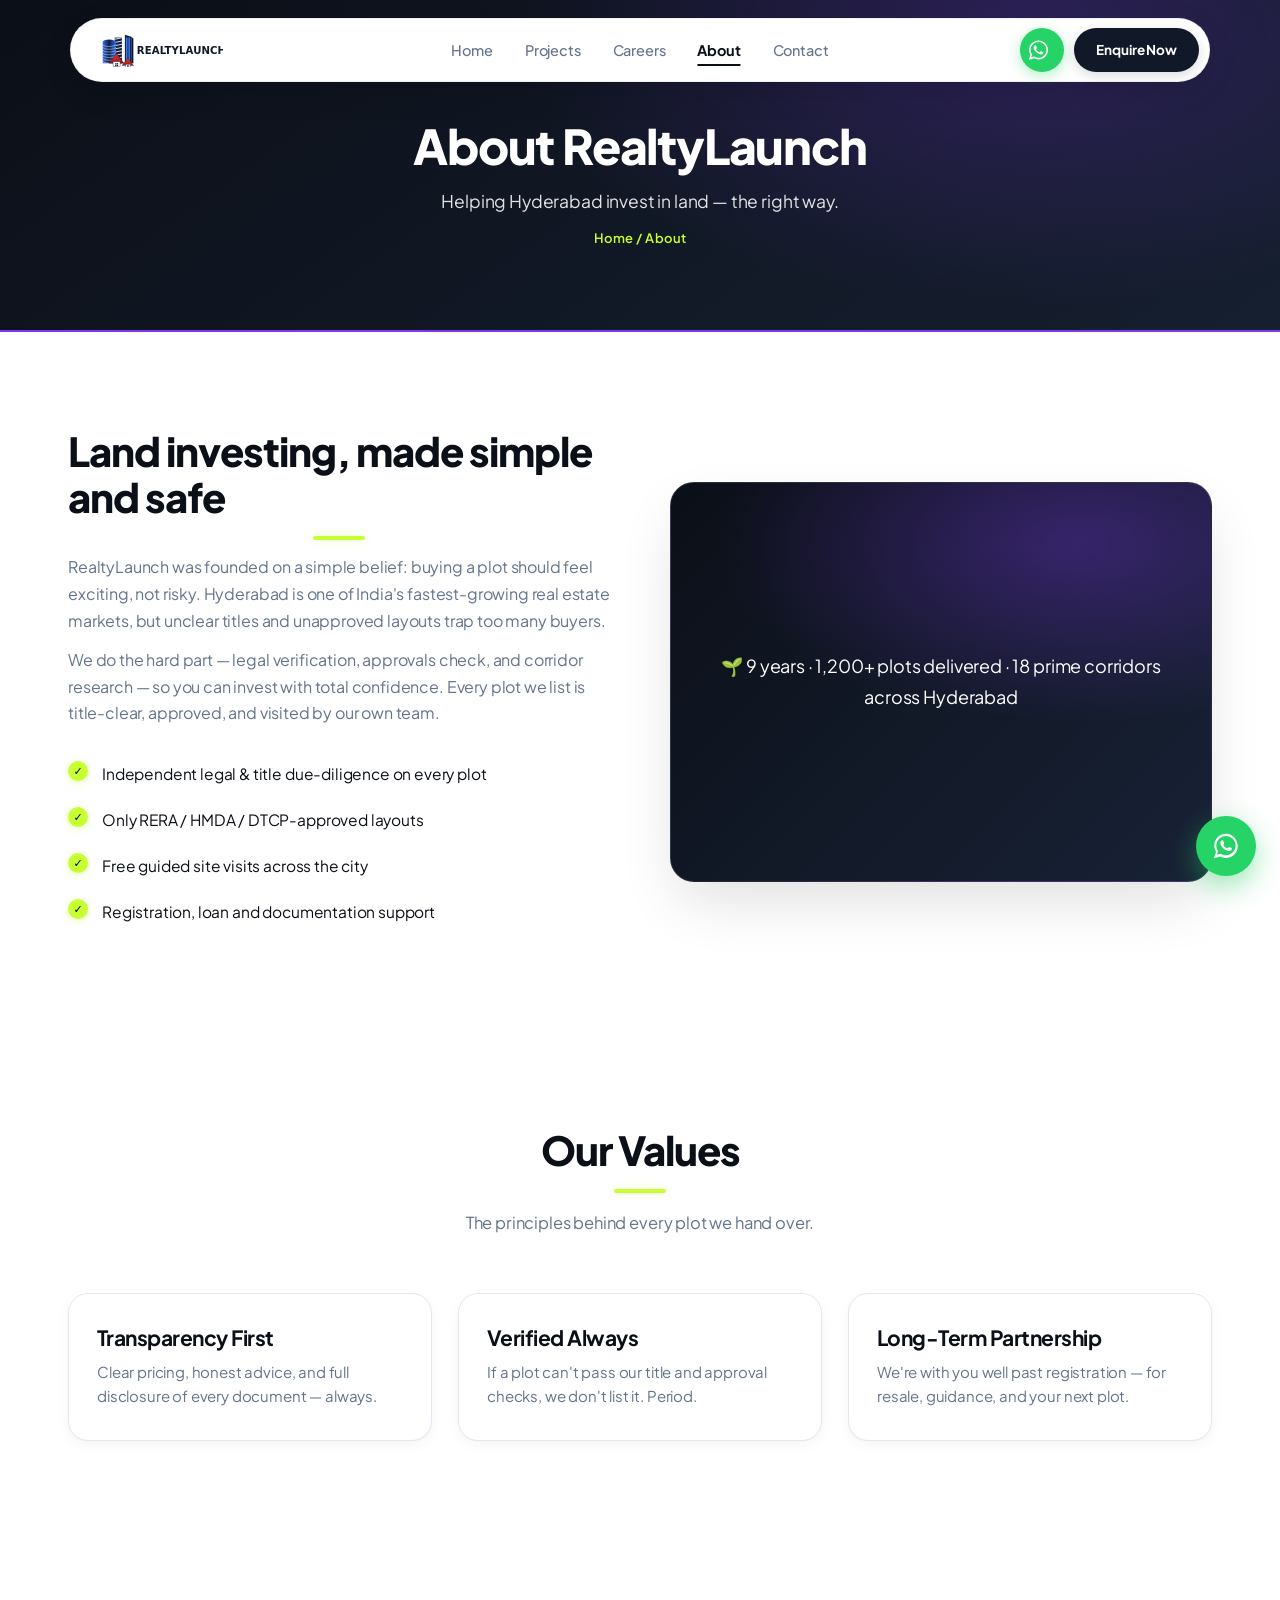
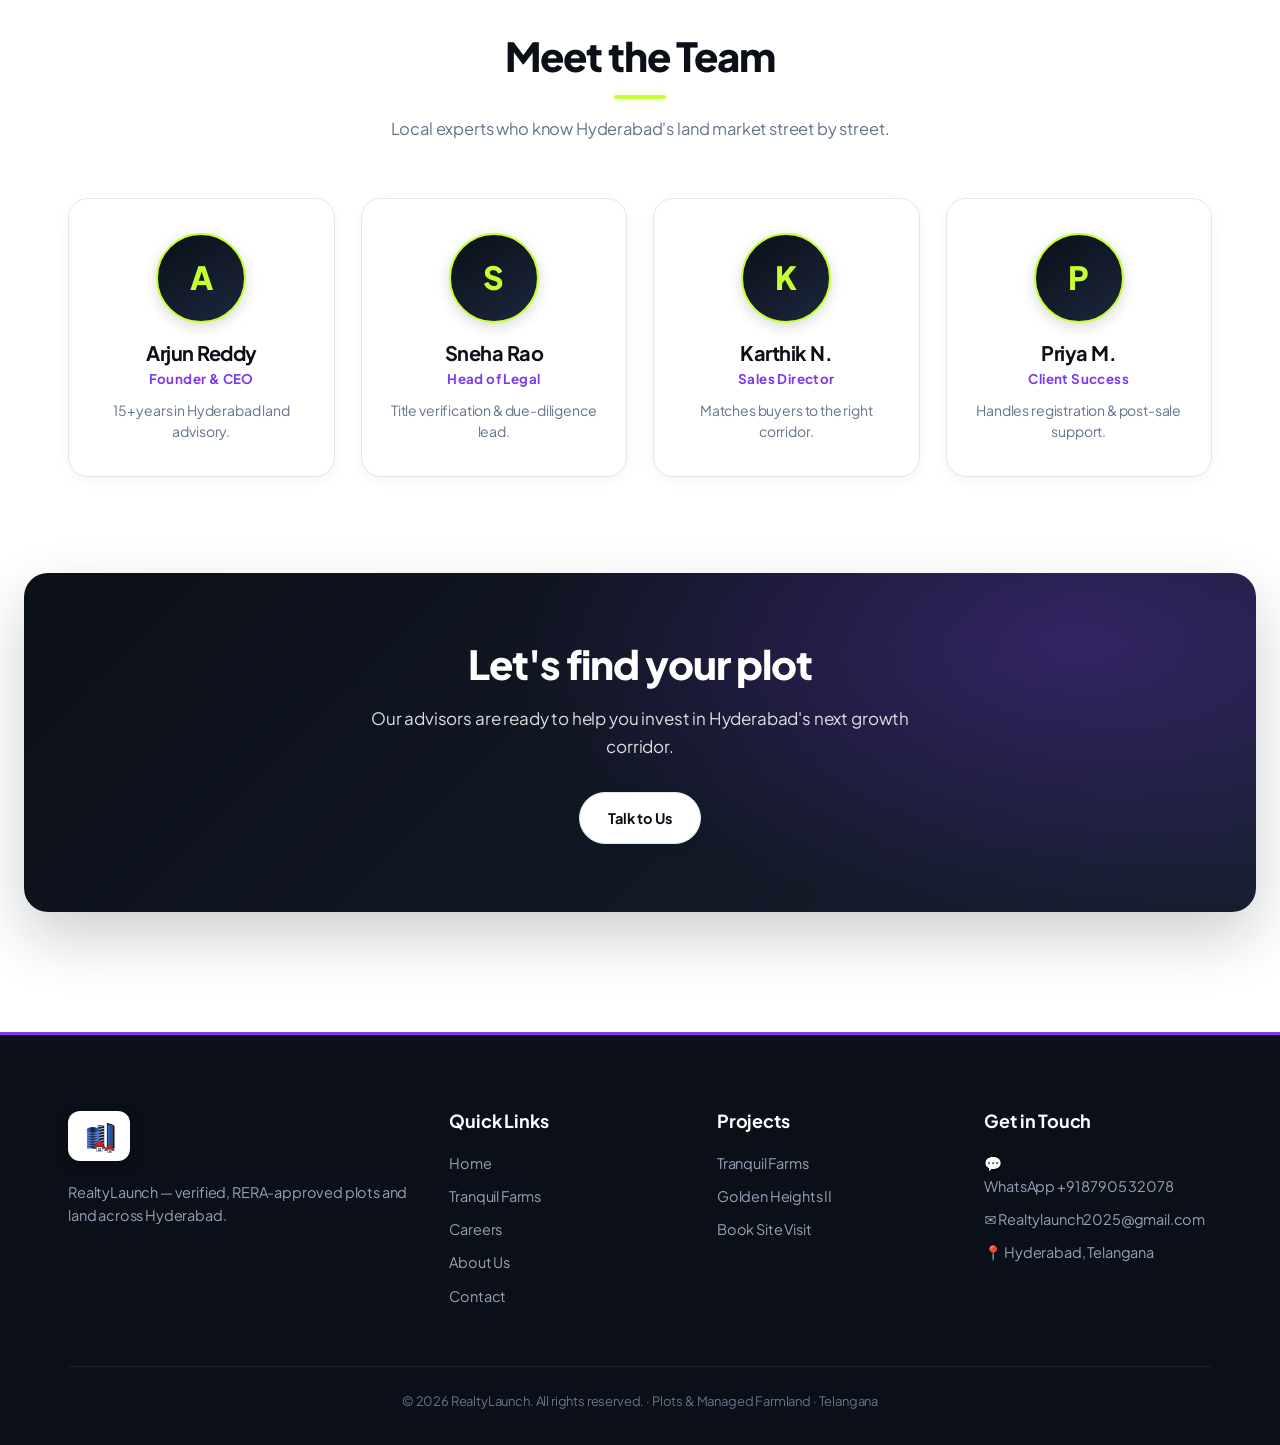
==== about.html @ 4f4ffacb "first commit" ====
<!DOCTYPE html>
<html lang="en">
<head>
<meta charset="UTF-8">
<meta name="viewport" content="width=device-width, initial-scale=1.0">
<title>About RealtyLaunch — Plots & Land Experts in Hyderabad</title>
<meta name="description" content="RealtyLaunch is a Hyderabad-based land advisory helping buyers invest in verified, clear-title plots with full end-to-end support.">
<link rel="icon" href="logo-mark.svg" type="image/svg+xml">
<link rel="preconnect" href="https://fonts.googleapis.com"><link rel="preconnect" href="https://fonts.gstatic.com" crossorigin><link href="https://fonts.googleapis.com/css2?family=Cormorant+Garamond:ital,wght@0,500;0,600;0,700;1,600&family=Montserrat:wght@400;500;600;700&display=swap" rel="stylesheet">
<link rel="stylesheet" href="styles.css">
</head>
<body>

<header class="site">
  <div class="container nav">
    <a href="index.html"><img src="logo.svg" alt="RealtyLaunch" class="logo"></a>
    <nav class="nav-links">
      <a href="index.html">Home</a>
      <a href="projects.html">Projects</a><a href="careers.html">Careers</a>
      <a href="about.html" class="active">About</a>
      <a href="contact.html">Contact</a>
    </nav>
    <div class="nav-cta">
      <a href="https://wa.me/918790532078" target="_blank" rel="noopener" class="btn btn-ghost">💬 WhatsApp</a>
      <a href="contact.html" class="btn btn-primary">Enquire Now</a>
    </div>
    <button class="menu-toggle" aria-label="Menu">&#9776;</button>
  </div>
</header>

<section class="page-head">
  <div class="container">
    <h1>About RealtyLaunch</h1>
    <p>Helping Hyderabad invest in land — the right way.</p>
    <div class="breadcrumb">Home / About</div>
  </div>
</section>

<section>
  <div class="container about-split">
    <div>
      <h2 class="section-title" style="text-align:left">Land investing, made simple and safe</h2>
      <p style="color:var(--muted);margin-top:14px">RealtyLaunch was founded on a simple belief: buying a plot should feel exciting, not risky. Hyderabad is one of India's fastest-growing real estate markets, but unclear titles and unapproved layouts trap too many buyers.</p>
      <p style="color:var(--muted);margin-top:12px">We do the hard part — legal verification, approvals check, and corridor research — so you can invest with total confidence. Every plot we list is title-clear, approved, and visited by our own team.</p>
      <ul>
        <li>Independent legal & title due-diligence on every plot</li>
        <li>Only RERA / HMDA / DTCP-approved layouts</li>
        <li>Free guided site visits across the city</li>
        <li>Registration, loan and documentation support</li>
      </ul>
    </div>
    <div class="media-box">🌱 9 years · 1,200+ plots delivered · 18 prime corridors across Hyderabad</div>
  </div>
</section>

<section style="background:#fff">
  <div class="container">
    <h2 class="section-title">Our Values</h2>
    <p class="section-sub">The principles behind every plot we hand over.</p>
    <div class="grid grid-3">
      <div class="value-card"><h3>Transparency First</h3><p>Clear pricing, honest advice, and full disclosure of every document — always.</p></div>
      <div class="value-card"><h3>Verified Always</h3><p>If a plot can't pass our title and approval checks, we don't list it. Period.</p></div>
      <div class="value-card"><h3>Long-Term Partnership</h3><p>We're with you well past registration — for resale, guidance, and your next plot.</p></div>
    </div>
  </div>
</section>

<section>
  <div class="container">
    <h2 class="section-title">Meet the Team</h2>
    <p class="section-sub">Local experts who know Hyderabad's land market street by street.</p>
    <div class="grid grid-4">
      <div class="team-card"><div class="avatar">A</div><h3>Arjun Reddy</h3><small>Founder & CEO</small><p>15+ years in Hyderabad land advisory.</p></div>
      <div class="team-card"><div class="avatar">S</div><h3>Sneha Rao</h3><small>Head of Legal</small><p>Title verification & due-diligence lead.</p></div>
      <div class="team-card"><div class="avatar">K</div><h3>Karthik N.</h3><small>Sales Director</small><p>Matches buyers to the right corridor.</p></div>
      <div class="team-card"><div class="avatar">P</div><h3>Priya M.</h3><small>Client Success</small><p>Handles registration & post-sale support.</p></div>
    </div>
  </div>
</section>

<section style="padding-top:0">
  <div class="cta-band">
    <h2>Let's find your plot</h2>
    <p>Our advisors are ready to help you invest in Hyderabad's next growth corridor.</p>
    <a href="contact.html" class="btn btn-light">Talk to Us</a>
  </div>
</section>

<footer class="site">
  <div class="container">
    <div class="foot-grid">
      <div><img src="logo-mark.svg" alt="RealtyLaunch" class="foot-logo"><p>RealtyLaunch — verified, RERA-approved plots and land across Hyderabad.</p></div>
      <div><h4>Quick Links</h4><a href="index.html">Home</a>
      <a href="tranquil-farms.html">Tranquil Farms</a><a href="careers.html">Careers</a><a href="about.html">About Us</a><a href="contact.html">Contact</a></div>
      <div><h4>Projects</h4><a href="tranquil-farms.html">Tranquil Farms</a><a href="golden-heights.html">Golden Heights II</a><a href="contact.html">Book Site Visit</a></div>
      <div><h4>Get in Touch</h4><p>💬 <a href="https://wa.me/918790532078" target="_blank" rel="noopener" style="color:inherit">WhatsApp +91 87905 32078</a></p><p>✉️ Realtylaunch2025@gmail.com</p><p>📍 Hyderabad, Telangana</p></div>
    </div>
    <div class="foot-bottom">© 2026 RealtyLaunch. All rights reserved. · Plots & Managed Farmland · Telangana</div>
  </div>
</footer>

<script>
document.querySelector('.menu-toggle').addEventListener('click',function(){var n=document.querySelector('.nav-links');n.style.display=n.style.display==='flex'?'none':'flex';n.style.flexDirection='column';n.style.position='absolute';n.style.top='74px';n.style.right='24px';n.style.background='#fff';n.style.padding='16px 24px';n.style.borderRadius='12px';n.style.boxShadow='0 10px 30px rgba(0,0,0,.12)';});
</script>
<a class="wa-float" href="https://wa.me/918790532078?text=Hi%2C%20I%27m%20interested%20in%20Gupta%27s%20Nature%20Tranquil%20Farms" target="_blank" rel="noopener" aria-label="Chat on WhatsApp"><svg viewBox="0 0 32 32" width="30" height="30" fill="#fff" aria-hidden="true"><path d="M16 3C9 3 3.5 8.5 3.5 15.5c0 2.4.7 4.7 1.9 6.7L3 29l7-1.8c1.9 1 4 1.6 6 1.6 7 0 12.5-5.5 12.5-12.5S23 3 16 3zm0 22.8c-1.8 0-3.6-.5-5.1-1.4l-.4-.2-4.2 1.1 1.1-4-.2-.4c-1-1.6-1.5-3.4-1.5-5.4 0-5.7 4.6-10.3 10.3-10.3S26.3 9.8 26.3 15.5 21.7 25.8 16 25.8zm5.7-7.7c-.3-.2-1.8-.9-2.1-1-.3-.1-.5-.2-.7.2-.2.3-.8 1-.9 1.1-.2.2-.3.2-.6.1-.3-.2-1.3-.5-2.5-1.5-.9-.8-1.5-1.8-1.7-2.1-.2-.3 0-.5.1-.6.1-.1.3-.3.4-.5.2-.2.2-.3.3-.5.1-.2 0-.4 0-.5 0-.1-.7-1.7-1-2.3-.2-.6-.5-.5-.7-.5h-.6c-.2 0-.5.1-.8.4-.3.3-1 1-1 2.5s1.1 2.9 1.2 3.1c.2.2 2.1 3.3 5.2 4.6.7.3 1.3.5 1.7.6.7.2 1.4.2 1.9.1.6-.1 1.8-.7 2-1.4.3-.7.3-1.3.2-1.4-.1-.1-.3-.2-.6-.3z"/></svg></a>
</body>
</html>
---- styles.css ----
/* ==========================================================================
   REALTY LAUNCH — MODERN LIGHT THEME (NEXORA & FLOATING PILL NAVBAR)
   Color Ratio: 60% White : 30% Black/Slate : 5% Lime : 5% Violet
   Tailored for high-end luxury real estate: crisp, clean, airy, high contrast.
   ========================================================================== */

@import url('https://fonts.googleapis.com/css2?family=Plus+Jakarta+Sans:wght@400;500;600;700;800&family=Cormorant+Garamond:ital,wght@0,500;0,600;0,700;1,600&display=swap');

:root {
  /* 60% Dominant: Crisp Whites & Pristine Light Surfaces */
  --white: #ffffff;
  --bg: #ffffff;
  --bg-subtle: #f8fafc;
  --bg-card: #ffffff;
  --bg-input: #f8fafc;
  --cream: #ffffff;
  --cream-2: #f8fafc;

  /* 30% Secondary: Deep Blacks & Architectural Slates */
  --black: #0b0f17;
  --black-surface: #111827;
  --black-card: #161f30;
  --navy: #0b0f17;
  --navy-deep: #06090e;
  --navy-surface: #111827;
  --navy-light: #1f293d;

  /* Typography Contrast */
  --ink: #0b0f17;              /* Deep High-Contrast Headings */
  --ink-light: #374151;        /* Crisp Subheadings */
  --muted: #64748b;            /* Readable Slate Body Text */
  --muted-light: #94a3b8;      /* Secondary Meta Text */

  /* 5% Accent: Electric Lime (#C6FF33) */
  --lime: #c6ff33;
  --lime-hover: #b3ee24;
  --lime-soft: #f7fee7;
  --lime-border: rgba(198, 255, 51, 0.45);
  --lime-glow: rgba(198, 255, 51, 0.35);

  /* 5% Accent: Royal Violet (#7D39EB) */
  --violet: #7d39eb;
  --violet-hover: #6a25d9;
  --violet-soft: #f5f0ff;
  --violet-border: rgba(125, 57, 235, 0.25);
  --violet-gradient: linear-gradient(135deg, #7d39eb 0%, #5b21b6 100%);
  --violet-glow: rgba(125, 57, 235, 0.25);

  /* Aliases for markup compatibility */
  --gold: #7d39eb;
  --gold-2: #6a25d9;
  --gold-light: #c6ff33;
  --gold-soft: #f5f0ff;
  --gold-gradient: linear-gradient(135deg, #7d39eb 0%, #9055ee 50%, #c6ff33 100%);

  --terra: #7d39eb;
  --terra-deep: rgba(125, 57, 235, 0.08);

  /* Borders & Dividers */
  --line: #e2e8f0;
  --line-strong: #cbd5e1;
  --line-dark: rgba(255, 255, 255, 0.12);

  /* Modern Card Shadows */
  --shadow-sm: 0 4px 14px rgba(11, 15, 23, 0.04), 0 1px 2px rgba(11, 15, 23, 0.02);
  --shadow: 0 16px 36px -6px rgba(11, 15, 23, 0.08), 0 4px 12px rgba(11, 15, 23, 0.03);
  --shadow-lg: 0 25px 60px -10px rgba(11, 15, 23, 0.14);
  --shadow-lime: 0 8px 26px -4px rgba(198, 255, 51, 0.45);
  --shadow-violet: 0 8px 24px -4px rgba(125, 57, 235, 0.35);

  --radius: 20px;
  --radius-sm: 12px;
  --max: 1200px;
}

/* ==========================================================================
   BASE & RESET
   ========================================================================== */
* {
  box-sizing: border-box;
  margin: 0;
  padding: 0;
}

html {
  scroll-behavior: smooth;
  -webkit-font-smoothing: antialiased;
  -moz-osx-font-smoothing: grayscale;
}

body {
  font-family: 'Plus Jakarta Sans', system-ui, -apple-system, BlinkMacSystemFont, 'Segoe UI', Roboto, sans-serif;
  color: var(--muted);
  background-color: var(--white);
  line-height: 1.68;
  font-size: 16px;
  letter-spacing: -0.01em;
}

a {
  text-decoration: none;
  color: inherit;
  transition: all 0.22s ease;
}

img {
  max-width: 100%;
  display: block;
}

.container {
  max-width: var(--max);
  margin: 0 auto;
  padding: 0 28px;
}

section {
  padding: 96px 0;
  position: relative;
  background-color: var(--white);
}

/* Typography */
h1, h2, h3, h4 {
  font-family: 'Plus Jakarta Sans', sans-serif;
  line-height: 1.15;
  color: var(--ink);
  font-weight: 700;
  letter-spacing: -0.025em;
}

h2.section-title {
  font-size: 40px;
  text-align: center;
  position: relative;
  color: var(--ink);
  margin-bottom: 6px;
  font-weight: 800;
}

h2.section-title::after {
  content: "";
  display: block;
  width: 52px;
  height: 4px;
  margin: 16px auto 0;
  background: var(--lime);
  border-radius: 4px;
  box-shadow: 0 0 10px var(--lime-glow);
}

.section-sub {
  text-align: center;
  color: var(--muted);
  max-width: 680px;
  margin: 16px auto 56px;
  font-size: 16.5px;
  line-height: 1.65;
}

.kicker {
  display: inline-block;
  font-family: 'Plus Jakarta Sans', sans-serif;
  font-size: 12px;
  font-weight: 700;
  letter-spacing: 2px;
  text-transform: uppercase;
  color: var(--violet);
  margin-bottom: 12px;
}

/* ==========================================================================
   BUTTONS
   ========================================================================== */
.btn {
  display: inline-flex;
  align-items: center;
  justify-content: center;
  gap: 8px;
  padding: 13px 28px;
  border-radius: 999px;
  font-family: 'Plus Jakarta Sans', sans-serif;
  font-weight: 700;
  cursor: pointer;
  border: 1.5px solid transparent;
  transition: all 0.25s cubic-bezier(0.16, 1, 0.3, 1);
  font-size: 14.5px;
  letter-spacing: -0.01em;
  text-align: center;
}

/* 5% Electric Lime CTA Accent */
.btn-accent {
  background: var(--lime);
  color: #000000;
  border-color: var(--lime);
  box-shadow: var(--shadow-lime);
}

.btn-accent:hover {
  background: var(--lime-hover);
  border-color: var(--lime-hover);
  transform: translateY(-2px);
  box-shadow: 0 14px 34px -4px rgba(198, 255, 51, 0.6);
  color: #000000;
}

/* 30% Primary Black Button */
.btn-primary {
  background: var(--black);
  color: #ffffff;
  border-color: var(--black);
  box-shadow: 0 6px 18px rgba(11, 15, 23, 0.18);
}

.btn-primary:hover {
  background: var(--black-surface);
  border-color: var(--black-surface);
  transform: translateY(-2px);
  box-shadow: 0 10px 24px rgba(11, 15, 23, 0.28);
  color: #ffffff;
}

/* Clean White / Glass Ghost Button */
.btn-ghost {
  background: #ffffff;
  color: var(--black);
  border: 1.5px solid var(--line);
  box-shadow: var(--shadow-sm);
}

.btn-ghost:hover {
  border-color: var(--violet);
  color: var(--violet);
  transform: translateY(-2px);
  background: #ffffff;
}

.btn-light {
  background: #ffffff;
  color: var(--black);
  box-shadow: var(--shadow-sm);
  border: 1px solid var(--line);
}

.btn-light:hover {
  background: var(--lime-soft);
  border-color: var(--lime);
  color: #000000;
  transform: translateY(-2px);
}

.btn-outline-light {
  background: rgba(255, 255, 255, 0.16);
  color: #ffffff;
  border: 1.5px solid rgba(255, 255, 255, 0.45);
  backdrop-filter: blur(12px);
  -webkit-backdrop-filter: blur(12px);
}

.btn-outline-light:hover {
  background: #ffffff;
  color: var(--black);
  border-color: #ffffff;
  transform: translateY(-2px);
}

/* ==========================================================================
   FLOATING PILL NAVBAR (ZERO WHITE BAR, FLOATS DIRECTLY OVER HERO)
   ========================================================================== */
header.site {
  position: absolute;
  top: 18px;
  left: 0;
  right: 0;
  z-index: 1000;
  padding: 0 24px;
  background: transparent !important;
  border: none !important;
  box-shadow: none !important;
}

.nav {
  max-width: 1140px;
  margin: 0 auto;
  background: #ffffff;
  border-radius: 999px;
  height: 64px;
  padding: 8px 10px 8px 24px;
  display: flex;
  align-items: center;
  justify-content: space-between;
  box-shadow: 0 10px 30px rgba(0, 0, 0, 0.12);
  border: 1px solid rgba(0, 0, 0, 0.06);
  position: relative;
}

.nav .logo {
  height: 34px;
  width: auto;
  display: block;
  transition: transform 0.2s ease;
}

.nav .logo:hover {
  transform: scale(1.02);
}

/* Desktop Nav Links (Screenshot 2) */
.nav-links {
  display: flex;
  gap: 32px;
  align-items: center;
  position: absolute;
  left: 50%;
  transform: translateX(-50%);
}

.nav-links a {
  font-weight: 500;
  color: #64748b;
  font-size: 14.5px;
  position: relative;
  padding: 4px 0;
  transition: color 0.2s ease;
}

.nav-links a:hover {
  color: #0b0f17;
}

.nav-links a.active {
  color: #0b0f17;
  font-weight: 700;
  border-bottom: 2.5px solid #0b0f17;
  padding-bottom: 2px;
}

/* Right Side CTA Group */
.nav-cta {
  display: flex;
  gap: 10px;
  align-items: center;
  margin-left: auto;
}

/* Circular Green WhatsApp Button (Screenshot 1 & 2) */
.nav-cta .btn-ghost {
  width: 44px;
  height: 44px;
  min-width: 44px;
  border-radius: 50%;
  background: #25d366;
  color: #ffffff;
  border: none;
  padding: 0;
  display: flex;
  align-items: center;
  justify-content: center;
  box-shadow: 0 4px 14px rgba(37, 211, 102, 0.35);
  font-size: 0; /* Hides text '💬 WhatsApp' */
  cursor: pointer;
  transition: transform 0.2s ease, box-shadow 0.2s ease;
}

.nav-cta .btn-ghost:hover {
  transform: scale(1.08);
  background: #22c35e;
  box-shadow: 0 6px 18px rgba(37, 211, 102, 0.45);
}

.nav-cta .btn-ghost::before {
  content: "";
  display: block;
  width: 22px;
  height: 22px;
  background-color: #ffffff;
  -webkit-mask: url("data:image/svg+xml,%3Csvg xmlns='http://www.w3.org/2000/svg' viewBox='0 0 448 512'%3E%3Cpath d='M380.9 97.1C339 55.1 283.2 32 223.9 32c-122.4 0-222 99.6-222 222 0 39.1 10.2 77.3 29.6 111L0 480l117.7-30.9c32.4 17.7 68.9 27 106.1 27h.1c122.3 0 224.1-99.6 224.1-222 0-59.3-25.2-115-67.1-157zm-157 341.6c-33.2 0-65.7-8.9-94-25.7l-6.7-4-69.8 18.3L72 359.2l-4.4-7c-18.5-29.4-28.2-63.3-28.2-98.2 0-101.7 82.8-184.5 184.6-184.5 49.3 0 95.6 19.2 130.4 54.1 34.8 34.9 56.2 81.2 56.1 130.5 0 101.8-84.9 184.6-186.6 184.6zm101.2-138.2c-5.5-2.8-32.8-16.2-37.9-18-5.1-1.9-8.8-2.8-12.5 2.8-3.7 5.6-14.3 18-17.6 21.8-3.2 3.7-6.5 4.2-12 1.4-32.6-16.3-54-29.1-75.5-66-5.7-9.8 5.7-9.1 16.3-30.3 1.8-3.7.9-6.9-.5-9.7-1.4-2.8-12.5-30.1-17.1-41.2-4.5-10.8-9.1-9.3-12.5-9.5-3.2-.2-6.9-.2-10.6-.2-3.7 0-9.7 1.4-14.8 6.9-5.1 5.6-19.4 19-19.4 46.3 0 27.3 19.9 53.7 22.6 57.4 2.8 3.7 39.1 59.7 94.8 83.8 35.2 15.2 49 16.5 66.6 13.9 10.7-1.6 32.8-13.4 37.4-26.4 4.6-13 4.6-24.1 3.2-26.4-1.3-2.5-5-3.9-10.5-6.6z'/%3E%3C/svg%3E") no-repeat center;
  mask: url("data:image/svg+xml,%3Csvg xmlns='http://www.w3.org/2000/svg' viewBox='0 0 448 512'%3E%3Cpath d='M380.9 97.1C339 55.1 283.2 32 223.9 32c-122.4 0-222 99.6-222 222 0 39.1 10.2 77.3 29.6 111L0 480l117.7-30.9c32.4 17.7 68.9 27 106.1 27h.1c122.3 0 224.1-99.6 224.1-222 0-59.3-25.2-115-67.1-157zm-157 341.6c-33.2 0-65.7-8.9-94-25.7l-6.7-4-69.8 18.3L72 359.2l-4.4-7c-18.5-29.4-28.2-63.3-28.2-98.2 0-101.7 82.8-184.5 184.6-184.5 49.3 0 95.6 19.2 130.4 54.1 34.8 34.9 56.2 81.2 56.1 130.5 0 101.8-84.9 184.6-186.6 184.6zm101.2-138.2c-5.5-2.8-32.8-16.2-37.9-18-5.1-1.9-8.8-2.8-12.5 2.8-3.7 5.6-14.3 18-17.6 21.8-3.2 3.7-6.5 4.2-12 1.4-32.6-16.3-54-29.1-75.5-66-5.7-9.8 5.7-9.1 16.3-30.3 1.8-3.7.9-6.9-.5-9.7-1.4-2.8-12.5-30.1-17.1-41.2-4.5-10.8-9.1-9.3-12.5-9.5-3.2-.2-6.9-.2-10.6-.2-3.7 0-9.7 1.4-14.8 6.9-5.1 5.6-19.4 19-19.4 46.3 0 27.3 19.9 53.7 22.6 57.4 2.8 3.7 39.1 59.7 94.8 83.8 35.2 15.2 49 16.5 66.6 13.9 10.7-1.6 32.8-13.4 37.4-26.4 4.6-13 4.6-24.1 3.2-26.4-1.3-2.5-5-3.9-10.5-6.6z'/%3E%3C/svg%3E") no-repeat center;
}

/* Enquire Now Black Pill (Screenshot 2) */
.nav-cta .btn-primary {
  background: #111827;
  color: #ffffff;
  border-radius: 999px;
  padding: 11px 22px;
  font-weight: 700;
  font-size: 13.5px;
  border: none;
  box-shadow: 0 4px 12px rgba(17, 24, 39, 0.15);
}

.nav-cta .btn-primary:hover {
  background: #000000;
  transform: translateY(-1px);
}

/* Hamburger Menu Toggle (Screenshot 1) */
.menu-toggle {
  display: none;
}

/* Mobile Navbar Rules (Screenshot 1) */
@media (max-width: 860px) {
  header.site {
    top: 10px;
    padding: 0 12px;
  }
  .nav {
    height: 58px;
    padding: 6px 8px 6px 18px;
  }
  .nav .logo {
    height: 30px;
  }
  .nav-links {
    display: none;
  }
  .nav-cta .btn-primary {
    display: none; /* Hide 'Enquire Now' on mobile to match Screenshot 1 */
  }
  .menu-toggle {
    display: flex;
    align-items: center;
    justify-content: center;
    width: 42px;
    height: 42px;
    min-width: 42px;
    border-radius: 50%;
    background: #f1f5f9;
    border: 1px solid #e2e8f0;
    color: #111827;
    font-size: 19px;
    cursor: pointer;
    line-height: 1;
    margin-left: 6px;
    transition: background 0.2s ease, transform 0.2s ease;
  }
  .menu-toggle:hover {
    background: #e2e8f0;
  }
}

/* ==========================================================================
   HERO SECTION (RESTORED EXACTLY AS USER'S SCREENSHOT 1)
   ========================================================================== */
.hero {
  position: relative;
  background-color: #0b0f17;
  background-image:
    linear-gradient(90deg, 
      rgba(11, 15, 23, 0.78) 0%, 
      rgba(11, 15, 23, 0.58) 42%, 
      rgba(11, 15, 23, 0.22) 75%, 
      rgba(11, 15, 23, 0.35) 100%
    ),
    linear-gradient(180deg, 
      rgba(11, 15, 23, 0.45) 0%, 
      transparent 20%, 
      transparent 65%, 
      rgba(11, 15, 23, 0.65) 90%, 
      #ffffff 100%
    ),
    url('hero-bg.png');
  background-position: center 30%;
  background-size: cover;
  background-repeat: no-repeat;
  color: #ffffff;
  overflow: hidden;
  padding-top: 110px; /* Room for floating pill navbar */
  padding-bottom: 50px;
}

.hero .container {
  position: relative;
  z-index: 2;
  padding-top: 20px;
  padding-bottom: 30px;
}

.hero-split {
  display: grid;
  grid-template-columns: 1.15fr 0.85fr;
  gap: 48px;
  align-items: center;
  position: relative;
  z-index: 2;
  text-align: left;
  padding-top: 20px;
  padding-bottom: 20px;
}

/* Nexora-inspired clean typography */
.hero h1,
.hero-split h1 {
  color: #ffffff;
  font-family: 'Plus Jakarta Sans', sans-serif;
  font-size: 56px;
  font-weight: 800;
  line-height: 1.1;
  margin: 0;
  text-transform: uppercase;
  letter-spacing: -0.02em;
  text-shadow: 0 4px 20px rgba(0, 0, 0, 0.5);
}

.hero h1 em,
.hero-split h1 em {
  font-style: normal;
  color: var(--lime);
  text-shadow: 0 0 25px rgba(198, 255, 51, 0.35);
  display: inline;
}

.hero p.lead,
.hero-split .lead {
  color: rgba(255, 255, 255, 0.9);
  font-size: 18px;
  margin: 22px 0 34px;
  max-width: 540px;
  line-height: 1.65;
  font-weight: 400;
  text-shadow: 0 2px 10px rgba(0, 0, 0, 0.6);
}

/* Nexora Glass Badge with Lime Dot */
.badge {
  display: inline-flex;
  align-items: center;
  gap: 8px;
  background: rgba(255, 255, 255, 0.15);
  border: 1px solid rgba(255, 255, 255, 0.35);
  backdrop-filter: blur(14px);
  -webkit-backdrop-filter: blur(14px);
  padding: 8px 20px;
  border-radius: 999px;
  font-size: 12px;
  font-weight: 700;
  margin-bottom: 24px;
  letter-spacing: 1.5px;
  color: #ffffff;
  text-transform: uppercase;
  box-shadow: 0 4px 16px rgba(0, 0, 0, 0.3);
}

.badge::before {
  content: "";
  display: inline-block;
  width: 7px;
  height: 7px;
  border-radius: 50%;
  background: var(--lime);
  box-shadow: 0 0 10px var(--lime);
}

/* Right Side Floating White Showcase Card (Exactly as in Screenshot 1) */
.hero-media {
  position: relative;
  background: #ffffff;
  border-radius: 24px;
  padding: 14px;
  box-shadow: 0 25px 60px rgba(0, 0, 0, 0.45);
  border: 1px solid rgba(255, 255, 255, 0.7);
  max-width: 480px;
  margin-left: auto;
  transition: transform 0.4s cubic-bezier(0.16, 1, 0.3, 1), box-shadow 0.4s ease;
}

.hero-media:hover {
  transform: translateY(-6px);
  box-shadow: 0 35px 75px rgba(0, 0, 0, 0.55);
}

.hero-media img {
  border-radius: 16px;
  width: 100%;
  height: 100%;
  aspect-ratio: 4/3;
  object-fit: cover;
  display: block;
}

.hero-cta {
  display: flex;
  gap: 16px;
  flex-wrap: wrap;
  align-items: center;
}

/* Floating Clean Stats Card (Nexora Style) */
.hero-stats-wrap {
  position: relative;
  z-index: 2;
  padding-top: 10px;
  padding-bottom: 20px;
}

.stats {
  display: flex;
  flex-wrap: wrap;
  gap: 20px;
  justify-content: space-between;
  background: rgba(255, 255, 255, 0.96);
  backdrop-filter: blur(20px);
  -webkit-backdrop-filter: blur(20px);
  border-radius: 22px;
  padding: 24px 38px;
  box-shadow: 0 20px 50px rgba(11, 15, 23, 0.16);
  border: 1px solid rgba(255, 255, 255, 0.9);
  max-width: 980px;
  margin: 0 auto;
}

.stat {
  text-align: left;
  flex: 1;
  min-width: 140px;
  padding: 0 16px;
  border-right: 1px solid var(--line);
}

.stat:last-child {
  border-right: none;
}

.stat b {
  font-family: 'Plus Jakarta Sans', sans-serif;
  font-size: 34px;
  font-weight: 800;
  color: var(--black);
  line-height: 1.1;
  margin-bottom: 4px;
  display: flex;
  align-items: center;
  gap: 6px;
}

.stat b::after {
  content: "";
  display: inline-block;
  width: 8px;
  height: 8px;
  border-radius: 50%;
  background: var(--lime);
  box-shadow: 0 0 8px var(--lime);
}

.stat span {
  font-size: 13.5px;
  color: var(--muted);
  font-weight: 600;
  display: block;
}

/* ==========================================================================
   SEARCH BAR (CLEAN WHITE FLOATING ISLAND)
   ========================================================================== */
.search-bar {
  background: #ffffff;
  border-radius: 20px;
  box-shadow: var(--shadow);
  display: flex;
  flex-wrap: wrap;
  gap: 12px;
  padding: 16px 24px;
  max-width: 940px;
  margin: -36px auto 0;
  position: relative;
  z-index: 10;
  text-align: left;
  border: 1px solid var(--line);
  border-top: 3px solid var(--violet);
}

.search-bar .field {
  flex: 1;
  min-width: 160px;
  padding: 4px 8px;
}

.search-bar label {
  display: block;
  font-size: 11px;
  font-weight: 700;
  color: var(--violet);
  margin-bottom: 4px;
  text-transform: uppercase;
  letter-spacing: 1px;
}

.search-bar select,
.search-bar input {
  width: 100%;
  border: none;
  background: transparent;
  padding: 6px 0;
  font-size: 15px;
  color: var(--ink);
  outline: none;
  font-weight: 600;
  font-family: inherit;
}

.search-bar .field + .field {
  border-left: 1px solid var(--line);
  padding-left: 18px;
}

.search-bar .btn {
  align-self: center;
  margin-left: 8px;
}

/* ==========================================================================
   GRIDS
   ========================================================================== */
.grid {
  display: grid;
  gap: 26px;
}

.grid-2 { grid-template-columns: repeat(2, 1fr); }
.grid-3 { grid-template-columns: repeat(3, 1fr); }
.grid-4 { grid-template-columns: repeat(4, 1fr); }

/* ==========================================================================
   CATEGORY CARDS ("What We Offer") — 60% WHITE / LIME ACCENT
   ========================================================================== */
.cat-card {
  background: #ffffff;
  border: 1px solid var(--line);
  border-radius: var(--radius);
  padding: 38px 24px;
  text-align: center;
  transition: all 0.3s cubic-bezier(0.16, 1, 0.3, 1);
  position: relative;
  overflow: hidden;
  box-shadow: var(--shadow-sm);
}

.cat-card::before {
  content: "";
  position: absolute;
  top: 0;
  left: 0;
  width: 100%;
  height: 3.5px;
  background: linear-gradient(90deg, var(--lime), var(--violet));
  transform: scaleX(0);
  transition: transform 0.3s ease;
  transform-origin: left;
}

.cat-card:hover {
  transform: translateY(-6px);
  box-shadow: var(--shadow);
  border-color: var(--violet-border);
}

.cat-card:hover::before {
  transform: scaleX(1);
}

.cat-icon {
  width: 64px;
  height: 64px;
  border-radius: 18px;
  background: var(--lime-soft);
  border: 1.5px solid var(--lime);
  display: flex;
  align-items: center;
  justify-content: center;
  margin: 0 auto 20px;
  font-size: 28px;
  transition: transform 0.3s ease, background 0.3s ease;
}

.cat-card:hover .cat-icon {
  transform: scale(1.1);
  background: #ecfccb;
  box-shadow: 0 0 16px var(--lime-glow);
}

.cat-card h3 {
  font-size: 21px;
  margin-bottom: 8px;
  color: var(--ink);
  font-weight: 700;
}

.cat-card p {
  color: var(--muted);
  font-size: 14.5px;
  line-height: 1.5;
}

/* ==========================================================================
   WHY CHOOSE US SECTION — CLEAN AIRY LIGHT
   ========================================================================== */
.why {
  background: var(--bg-subtle);
  border-top: 1px solid var(--line);
  border-bottom: 1px solid var(--line);
}

.why-card {
  padding: 34px 28px;
  border-radius: var(--radius);
  background: #ffffff;
  border: 1px solid var(--line);
  border-left: 4px solid var(--violet);
  transition: all 0.3s ease;
  box-shadow: var(--shadow-sm);
}

.why-card:hover {
  transform: translateY(-4px);
  box-shadow: var(--shadow);
  border-left-color: var(--lime);
  border-color: var(--line-strong);
}

.why-card .cat-icon {
  margin: 0 0 18px;
  background: var(--violet-soft);
  border: 1.5px solid rgba(125, 57, 235, 0.3);
}

.why-card:hover .cat-icon {
  background: var(--lime-soft);
  border-color: var(--lime);
}

.why-card h3 {
  font-size: 21px;
  margin-bottom: 10px;
  color: var(--ink);
  font-weight: 700;
}

.why-card p {
  color: var(--muted);
  font-size: 14.5px;
  line-height: 1.6;
}

/* ==========================================================================
   PROPERTY CARDS (NEXORA VILLA CARD STYLE)
   ========================================================================== */
.prop-card {
  background: #ffffff;
  border: 1px solid var(--line);
  border-radius: var(--radius);
  overflow: hidden;
  transition: all 0.3s cubic-bezier(0.16, 1, 0.3, 1);
  display: flex;
  flex-direction: column;
  box-shadow: var(--shadow-sm);
}

.prop-card:hover {
  transform: translateY(-6px);
  box-shadow: var(--shadow);
  border-color: var(--violet-border);
}

.prop-card img {
  transition: transform 0.5s ease;
}

.prop-card:hover img {
  transform: scale(1.05);
}

.prop-card:hover h3 {
  color: var(--violet);
}

.prop-img {
  height: 220px;
  position: relative;
  display: flex;
  align-items: flex-end;
  padding: 18px;
  color: #ffffff;
  overflow: hidden;
  background: var(--black);
}

.prop-img::after {
  content: "";
  position: absolute;
  inset: 0;
  background: linear-gradient(to top, rgba(11, 15, 23, 0.85) 0%, rgba(11, 15, 23, 0.2) 60%, transparent 100%);
}

.prop-img .tag {
  position: absolute;
  top: 16px;
  left: 16px;
  z-index: 2;
  background: var(--lime);
  color: #000000;
  font-size: 11.5px;
  font-weight: 800;
  padding: 5px 13px;
  border-radius: 999px;
  letter-spacing: 0.5px;
  text-transform: uppercase;
  box-shadow: 0 4px 12px rgba(0, 0, 0, 0.25);
}

.prop-img .price {
  position: relative;
  z-index: 2;
  font-family: 'Plus Jakarta Sans', sans-serif;
  font-size: 24px;
  font-weight: 800;
  color: #ffffff;
  text-shadow: 0 2px 8px rgba(0, 0, 0, 0.5);
}

.prop-body {
  padding: 24px 26px 26px;
  flex: 1;
}

.prop-body h3 {
  font-size: 21px;
  margin-bottom: 6px;
  color: var(--ink);
  font-weight: 700;
  transition: color 0.2s ease;
}

.prop-loc {
  color: var(--muted);
  font-size: 14px;
  margin-bottom: 18px;
  display: flex;
  align-items: center;
  gap: 6px;
}

.prop-meta {
  display: flex;
  gap: 18px;
  border-top: 1px solid var(--line);
  padding-top: 16px;
  font-size: 13px;
  color: var(--muted);
}

.prop-meta b {
  color: var(--black);
  display: block;
  font-size: 15px;
  font-weight: 700;
  margin-top: 2px;
}

/* ==========================================================================
   LOCATIONS CARDS
   ========================================================================== */
.loc-card {
  position: relative;
  border-radius: var(--radius);
  overflow: hidden;
  height: 200px;
  display: flex;
  align-items: flex-end;
  padding: 22px;
  color: #ffffff;
  transition: all 0.3s cubic-bezier(0.16, 1, 0.3, 1);
  box-shadow: var(--shadow-sm);
  background: var(--black);
}

.loc-card:hover {
  transform: translateY(-5px);
  box-shadow: var(--shadow);
}

.loc-card span {
  position: relative;
  z-index: 2;
  font-family: 'Plus Jakarta Sans', sans-serif;
  font-weight: 800;
  font-size: 22px;
  line-height: 1.1;
  color: #ffffff;
}

.loc-card small {
  position: relative;
  z-index: 2;
  display: block;
  font-family: 'Plus Jakarta Sans', sans-serif;
  font-weight: 700;
  font-size: 12px;
  color: var(--lime);
  letter-spacing: 0.5px;
  margin-top: 4px;
}

.loc-card::after {
  content: "";
  position: absolute;
  inset: 0;
  background: linear-gradient(to top, rgba(11, 15, 23, 0.9) 0%, rgba(11, 15, 23, 0.3) 60%, transparent 100%);
}

/* ==========================================================================
   CTA BAND (30% BLACK HIGH-CONTRAST + LIME BUTTON)
   ========================================================================== */
.cta-band {
  background:
    radial-gradient(800px 400px at 85% 20%, rgba(125, 57, 235, 0.3), transparent 70%),
    linear-gradient(135deg, #0b0f17 0%, #161f30 100%);
  color: #ffffff;
  text-align: center;
  border-radius: 24px;
  padding: 68px 36px;
  margin: 0 24px;
  position: relative;
  overflow: hidden;
  box-shadow: 0 25px 60px rgba(11, 15, 23, 0.2);
}

.cta-band h2 {
  color: #ffffff;
  font-size: 40px;
  font-weight: 800;
}

.cta-band p {
  color: rgba(255, 255, 255, 0.85);
  max-width: 600px;
  margin: 18px auto 32px;
  font-size: 17px;
  line-height: 1.6;
}

/* ==========================================================================
   FOOTER (30% BLACK + VIOLET / LIME HIGHLIGHTS)
   ========================================================================== */
footer.site {
  background: var(--black);
  color: #94a3b8;
  padding: 76px 0 32px;
  margin-top: 24px;
  border-top: 3px solid var(--violet);
  position: relative;
}

.foot-grid {
  display: grid;
  grid-template-columns: 1.5fr 1fr 1fr 1fr;
  gap: 40px;
}

footer.site h4 {
  color: #ffffff;
  font-family: 'Plus Jakarta Sans', sans-serif;
  font-size: 18px;
  font-weight: 700;
  margin-bottom: 20px;
  letter-spacing: -0.01em;
}

footer.site a,
footer.site p {
  color: #94a3b8;
  font-size: 14.5px;
  display: block;
  margin-bottom: 10px;
  line-height: 1.6;
  transition: all 0.2s ease;
}

footer.site a:hover {
  color: var(--lime);
  transform: translateX(2px);
}

.foot-logo {
  height: 50px;
  width: auto;
  background: #ffffff;
  padding: 8px 14px;
  border-radius: 12px;
  margin-bottom: 20px;
  box-shadow: 0 4px 14px rgba(0, 0, 0, 0.2);
}

.foot-bottom {
  border-top: 1px solid rgba(255, 255, 255, 0.08);
  margin-top: 48px;
  padding-top: 24px;
  text-align: center;
  font-size: 13px;
  color: #64748b;
}

/* ==========================================================================
   PAGE HEADERS (Inner Pages)
   ========================================================================== */
.page-head {
  background:
    radial-gradient(850px 450px at 80% 10%, rgba(125, 57, 235, 0.25), transparent 60%),
    linear-gradient(145deg, #0b0f17 0%, #161f30 100%);
  color: #ffffff;
  text-align: center;
  padding: 120px 0 80px; /* Room for floating pill navbar */
  position: relative;
  overflow: hidden;
  border-bottom: 2px solid var(--violet);
}

.page-head .container {
  position: relative;
  z-index: 2;
}

.page-head h1 {
  color: #ffffff;
  font-size: 48px;
  line-height: 1.1;
  font-weight: 800;
}

.page-head p {
  color: rgba(255, 255, 255, 0.88);
  margin-top: 14px;
  font-size: 17.5px;
  max-width: 680px;
  margin-left: auto;
  margin-right: auto;
}

.breadcrumb {
  font-size: 13px;
  color: var(--lime);
  margin-top: 12px;
  letter-spacing: 0.5px;
  font-weight: 600;
}

/* ==========================================================================
   CHIPS & FILTERS
   ========================================================================== */
.filters {
  display: flex;
  flex-wrap: wrap;
  gap: 10px;
  justify-content: center;
  margin-bottom: 46px;
}

.chip {
  border: 1px solid var(--line);
  background: #ffffff;
  color: var(--ink);
  padding: 10px 24px;
  border-radius: 999px;
  font-size: 14px;
  font-weight: 600;
  cursor: pointer;
  transition: all 0.2s ease;
  box-shadow: var(--shadow-sm);
}

.chip:hover {
  border-color: var(--violet);
  color: var(--violet);
  transform: translateY(-1px);
}

.chip.active {
  background: var(--black);
  color: var(--lime);
  border-color: var(--black);
  box-shadow: 0 4px 14px rgba(11, 15, 23, 0.2);
}

/* ==========================================================================
   ABOUT / VALUE / TEAM
   ========================================================================== */
.about-split {
  display: grid;
  grid-template-columns: 1fr 1fr;
  gap: 60px;
  align-items: center;
}

.about-split ul {
  list-style: none;
  margin-top: 24px;
}

.about-split li {
  padding: 10px 0 10px 34px;
  position: relative;
  color: var(--ink);
  font-size: 15.5px;
}

.about-split li::before {
  content: "✓";
  position: absolute;
  left: 0;
  top: 10px;
  color: #000000;
  font-weight: 800;
  font-size: 11px;
  background: var(--lime);
  width: 20px;
  height: 20px;
  border-radius: 50%;
  display: flex;
  align-items: center;
  justify-content: center;
  box-shadow: 0 2px 8px var(--lime-glow);
}

.media-box {
  background:
    radial-gradient(600px 300px at 75% 15%, rgba(125, 57, 235, 0.35), transparent 60%),
    linear-gradient(135deg, #0b0f17, #182236);
  border-radius: 24px;
  height: 400px;
  display: flex;
  align-items: center;
  justify-content: center;
  color: #ffffff;
  font-size: 18px;
  text-align: center;
  padding: 40px;
  box-shadow: var(--shadow-lg);
  border: 1px solid rgba(255, 255, 255, 0.1);
}

.value-card {
  background: #ffffff;
  border: 1px solid var(--line);
  border-radius: var(--radius);
  padding: 32px 28px;
  transition: all 0.3s ease;
  box-shadow: var(--shadow-sm);
}

.value-card:hover {
  transform: translateY(-5px);
  box-shadow: var(--shadow);
  border-color: var(--violet-border);
}

.value-card h3 {
  font-size: 21px;
  margin-bottom: 10px;
  color: var(--ink);
  font-weight: 700;
}

.value-card p {
  color: var(--muted);
  font-size: 15px;
  line-height: 1.6;
}

.team-card {
  background: #ffffff;
  border: 1px solid var(--line);
  border-radius: var(--radius);
  padding: 34px 28px;
  text-align: center;
  transition: all 0.3s ease;
  box-shadow: var(--shadow-sm);
}

.team-card:hover {
  transform: translateY(-5px);
  box-shadow: var(--shadow);
  border-color: var(--violet-border);
}

.avatar {
  width: 90px;
  height: 90px;
  border-radius: 50%;
  background: linear-gradient(145deg, #0b0f17, #1c273d);
  margin: 0 auto 18px;
  display: flex;
  align-items: center;
  justify-content: center;
  font-family: 'Plus Jakarta Sans', sans-serif;
  font-size: 32px;
  font-weight: 800;
  color: var(--lime);
  border: 2px solid var(--lime);
  box-shadow: 0 4px 14px rgba(0, 0, 0, 0.15);
}

.team-card h3 {
  font-size: 20px;
  color: var(--ink);
  font-weight: 700;
}

.team-card small {
  color: var(--violet);
  font-weight: 700;
  letter-spacing: 0.4px;
  display: block;
  margin-top: 4px;
}

.team-card p {
  color: var(--muted);
  font-size: 14px;
  margin-top: 10px;
  line-height: 1.5;
}

/* ==========================================================================
   CONTACT FORM & INFO
   ========================================================================== */
.contact-grid {
  display: grid;
  grid-template-columns: 1fr 1.25fr;
  gap: 48px;
}

.contact-info .info-row {
  display: flex;
  gap: 18px;
  margin-bottom: 28px;
  align-items: flex-start;
}

.contact-info .cat-icon {
  margin: 0;
  flex-shrink: 0;
  width: 52px;
  height: 52px;
  font-size: 22px;
}

.contact-info h3 {
  font-size: 19px;
  color: var(--ink);
  margin-bottom: 4px;
  font-weight: 700;
}

.contact-info p {
  color: var(--muted);
  font-size: 15px;
  line-height: 1.5;
}

.form-card {
  background: #ffffff;
  border: 1px solid var(--line);
  border-radius: 20px;
  padding: 40px;
  box-shadow: var(--shadow);
  border-top: 4px solid var(--violet);
}

.form-row {
  display: grid;
  grid-template-columns: 1fr 1fr;
  gap: 18px;
}

.form-group {
  margin-bottom: 20px;
}

.form-group label {
  display: block;
  font-size: 13.5px;
  font-weight: 700;
  margin-bottom: 8px;
  color: var(--ink);
}

.form-group input,
.form-group select,
.form-group textarea {
  width: 100%;
  padding: 13px 16px;
  border: 1.5px solid var(--line);
  border-radius: 12px;
  font-size: 14.5px;
  font-family: inherit;
  outline: none;
  transition: all 0.2s ease;
  background: var(--bg-subtle);
  color: var(--ink);
}

.form-group input:focus,
.form-group select:focus,
.form-group textarea:focus {
  border-color: var(--violet);
  background: #ffffff;
  box-shadow: 0 0 0 3px var(--violet-glow);
}

.map-box {
  height: 300px;
  border-radius: var(--radius);
  background: linear-gradient(135deg, #f1f5f9 0%, #e2e8f0 100%);
  display: flex;
  align-items: center;
  justify-content: center;
  color: var(--black);
  font-weight: 700;
  border: 1px solid var(--line);
  margin-top: 42px;
}

/* ==========================================================================
   FAQ
   ========================================================================== */
.faq-item {
  background: #ffffff;
  border: 1px solid var(--line);
  border-radius: 14px;
  padding: 24px 28px;
  margin-bottom: 16px;
  border-left: 4px solid var(--violet);
  box-shadow: var(--shadow-sm);
  transition: transform 0.2s ease, box-shadow 0.2s ease;
}

.faq-item:hover {
  transform: translateY(-2px);
  box-shadow: var(--shadow);
  border-left-color: var(--lime);
}

.faq-item h3 {
  font-size: 19px;
  margin-bottom: 8px;
  color: var(--ink);
  font-weight: 700;
}

.faq-item p {
  color: var(--muted);
  font-size: 15px;
  line-height: 1.6;
}

/* ==========================================================================
   PROJECT TIERS & DETAILS
   ========================================================================== */
.facts {
  display: flex;
  flex-wrap: wrap;
  gap: 12px;
  margin-top: 24px;
}

.fact-pill {
  background: rgba(255, 255, 255, 0.12);
  border: 1px solid rgba(255, 255, 255, 0.35);
  backdrop-filter: blur(8px);
  -webkit-backdrop-filter: blur(8px);
  color: #ffffff;
  padding: 9px 18px;
  border-radius: 999px;
  font-size: 13.5px;
  font-weight: 600;
}

.fact-pill b {
  color: var(--lime);
}

.tier-card {
  background: #ffffff;
  border: 1px solid var(--line);
  border-radius: var(--radius);
  overflow: hidden;
  box-shadow: var(--shadow-sm);
  transition: all 0.3s ease;
  display: flex;
  flex-direction: column;
}

.tier-card:hover {
  transform: translateY(-6px);
  box-shadow: var(--shadow);
  border-color: var(--violet-border);
}

.tier-head {
  background: linear-gradient(135deg, #0b0f17, #1a2438);
  color: #ffffff;
  padding: 24px 26px;
  position: relative;
  border-bottom: 3px solid var(--lime);
}

.tier-head.gold {
  background: var(--violet-gradient);
  border-bottom-color: var(--lime);
}

.tier-head h3 {
  color: #ffffff;
  font-size: 24px;
  margin-bottom: 4px;
  font-weight: 700;
}

.tier-head .unit {
  color: var(--lime);
  font-size: 13px;
  font-weight: 700;
  letter-spacing: 0.5px;
}

.tier-body {
  padding: 24px 26px;
  flex: 1;
}

.tier-price {
  font-family: 'Plus Jakarta Sans', sans-serif;
  font-size: 32px;
  color: var(--black);
  font-weight: 800;
  margin-bottom: 6px;
  line-height: 1.1;
}

.tier-price small {
  font-family: 'Plus Jakarta Sans', sans-serif;
  font-size: 13px;
  color: var(--muted);
  font-weight: 500;
}

.tier-rent {
  display: inline-block;
  background: var(--lime-soft);
  border: 1px solid var(--lime);
  color: #15803d;
  font-weight: 800;
  font-size: 13px;
  padding: 5px 14px;
  border-radius: 8px;
  margin: 8px 0 16px;
}

.tier-list {
  list-style: none;
}

.tier-list li {
  padding: 9px 0 9px 28px;
  position: relative;
  font-size: 14.5px;
  color: var(--ink);
  border-top: 1px solid var(--line);
}

.tier-list li:first-child {
  border-top: none;
}

.tier-list li::before {
  content: "✓";
  position: absolute;
  left: 0;
  top: 9px;
  color: var(--violet);
  font-weight: 800;
}

.price-row {
  display: grid;
  grid-template-columns: 1fr 1fr 1fr;
  gap: 20px;
}

.amenity {
  display: flex;
  align-items: center;
  gap: 14px;
  background: #ffffff;
  border: 1px solid var(--line);
  border-radius: 14px;
  padding: 16px 18px;
  font-size: 15px;
  font-weight: 600;
  color: var(--ink);
  box-shadow: var(--shadow-sm);
  transition: transform 0.2s ease, border-color 0.2s ease;
}

.amenity:hover {
  transform: translateY(-2px);
  border-color: var(--violet);
}

.amenity .ic {
  font-size: 22px;
}

.layout-frame {
  border: 1px solid var(--line);
  border-radius: 20px;
  overflow: hidden;
  box-shadow: var(--shadow);
  background: #ffffff;
  padding: 12px;
}

.layout-frame img {
  border-radius: 12px;
  width: 100%;
}

.note-band {
  background: var(--bg-subtle);
  border: 1px dashed var(--violet);
  border-radius: 16px;
  padding: 20px 24px;
  font-size: 14.5px;
  color: var(--ink);
  box-shadow: var(--shadow-sm);
}

.dist-grid {
  display: grid;
  grid-template-columns: repeat(3, 1fr);
  gap: 14px;
}

.dist {
  background: #ffffff;
  border: 1px solid var(--line);
  border-left: 3px solid var(--violet);
  border-radius: 12px;
  padding: 14px 18px;
  font-size: 14.5px;
  color: var(--ink);
  box-shadow: var(--shadow-sm);
}

.dist b {
  color: var(--black);
  font-family: 'Plus Jakarta Sans', sans-serif;
  font-weight: 700;
  font-size: 16px;
}

/* ==========================================================================
   GALLERY & LIGHTBOX
   ========================================================================== */
.gallery-grid {
  display: grid;
  grid-template-columns: repeat(3, 1fr);
  gap: 20px;
}

.gtile {
  position: relative;
  border-radius: var(--radius);
  overflow: hidden;
  height: 250px;
  cursor: pointer;
  border: 1px solid var(--line);
  box-shadow: var(--shadow-sm);
  transition: all 0.3s cubic-bezier(0.16, 1, 0.3, 1);
  background: var(--black);
}

.gtile:hover {
  transform: translateY(-5px);
  box-shadow: var(--shadow);
}

.gtile .scene {
  position: absolute;
  inset: 0;
  display: flex;
  align-items: center;
  justify-content: center;
  font-size: 56px;
}

.gtile img {
  width: 100%;
  height: 100%;
  object-fit: cover;
  transition: transform 0.5s ease;
}

.gtile:hover img {
  transform: scale(1.06);
}

.gtile::after {
  content: "";
  position: absolute;
  inset: 0;
  background: linear-gradient(to top, rgba(11, 15, 23, 0.85) 0%, transparent 60%);
}

.gtile .cap {
  position: absolute;
  left: 18px;
  bottom: 16px;
  z-index: 2;
  color: #ffffff;
}

.gtile .cap b {
  font-family: 'Plus Jakarta Sans', sans-serif;
  font-size: 18px;
  font-weight: 700;
  display: block;
  line-height: 1.2;
}

.gtile .cap span {
  font-size: 12.5px;
  color: var(--lime);
  font-weight: 600;
}

.gtile .zoom {
  position: absolute;
  top: 14px;
  right: 14px;
  z-index: 2;
  background: rgba(255, 255, 255, 0.2);
  border: 1px solid rgba(255, 255, 255, 0.4);
  backdrop-filter: blur(8px);
  -webkit-backdrop-filter: blur(8px);
  color: #ffffff;
  width: 36px;
  height: 36px;
  border-radius: 50%;
  display: flex;
  align-items: center;
  justify-content: center;
  font-size: 16px;
  transition: all 0.2s ease;
}

.gtile:hover .zoom {
  transform: scale(1.1);
  background: var(--lime);
  color: #000000;
  border-color: var(--lime);
}

.lightbox {
  position: fixed;
  inset: 0;
  background: rgba(11, 15, 23, 0.95);
  backdrop-filter: blur(14px);
  -webkit-backdrop-filter: blur(14px);
  z-index: 200;
  display: none;
  align-items: center;
  justify-content: center;
  padding: 30px;
}

.lightbox.open {
  display: flex;
}

.lb-inner {
  max-width: 920px;
  width: 100%;
  text-align: center;
  position: relative;
}

.lb-stage {
  height: 60vh;
  border-radius: 20px;
  display: flex;
  align-items: center;
  justify-content: center;
  font-size: 130px;
  overflow: hidden;
  background: var(--black);
  box-shadow: 0 25px 60px rgba(0, 0, 0, 0.6);
}

.lb-stage img {
  max-width: 100%;
  max-height: 60vh;
  object-fit: contain;
  border-radius: 12px;
}

.lb-inner h3 {
  color: #ffffff;
  margin-top: 22px;
  font-size: 24px;
  font-weight: 700;
}

.lb-inner p {
  color: var(--lime);
  font-size: 14.5px;
  margin-top: 6px;
}

.lb-close {
  position: fixed;
  top: 24px;
  right: 28px;
  color: #ffffff;
  font-size: 38px;
  line-height: 1;
  cursor: pointer;
  background: none;
  border: none;
  transition: transform 0.2s ease;
}

.lb-close:hover {
  transform: scale(1.1);
  color: var(--lime);
}

.lb-nav {
  position: fixed;
  top: 50%;
  transform: translateY(-50%);
  background: rgba(255, 255, 255, 0.15);
  border: 1px solid rgba(255, 255, 255, 0.3);
  backdrop-filter: blur(8px);
  -webkit-backdrop-filter: blur(8px);
  color: #ffffff;
  width: 52px;
  height: 52px;
  border-radius: 50%;
  font-size: 26px;
  cursor: pointer;
  transition: all 0.2s ease;
  display: flex;
  align-items: center;
  justify-content: center;
}

.lb-nav:hover {
  background: var(--lime);
  color: #000000;
  border-color: var(--lime);
  transform: translateY(-50%) scale(1.08);
}

.lb-prev { left: 24px; }
.lb-next { right: 24px; }

/* ==========================================================================
   WHATSAPP FLOATING BUTTON
   ========================================================================== */
.wa-float {
  position: fixed;
  right: 24px;
  bottom: 24px;
  z-index: 120;
  width: 60px;
  height: 60px;
  border-radius: 50%;
  background: #25d366;
  display: flex;
  align-items: center;
  justify-content: center;
  box-shadow: 0 10px 28px rgba(37, 211, 102, 0.45);
  font-size: 30px;
  color: #ffffff;
  transition: all 0.25s cubic-bezier(0.16, 1, 0.3, 1);
}

.wa-float:hover {
  transform: scale(1.1) rotate(5deg);
  box-shadow: 0 14px 34px rgba(37, 211, 102, 0.55);
}

.wa-float span {
  font-size: 30px;
  line-height: 1;
}

/* ==========================================================================
   HERO VIDEO EMBEDS
   ========================================================================== */
.hero-bgvideo {
  position: relative;
  min-height: 660px;
  display: flex;
  align-items: center;
  overflow: hidden;
  color: #ffffff;
}

.hero-bg {
  position: absolute;
  inset: 0;
  z-index: 0;
  overflow: hidden;
  background-size: cover;
  background-position: center;
}

.hero-bg iframe {
  position: absolute;
  top: 50%;
  left: 50%;
  width: 108vw;
  height: 60.75vw;
  min-height: 108%;
  min-width: 192vh;
  transform: translate(-50%, -50%);
  pointer-events: none;
  border: 0;
}

.hero-overlay {
  position: absolute;
  inset: 0;
  z-index: 1;
  background:
    linear-gradient(120deg, rgba(11, 15, 23, 0.92), rgba(11, 15, 23, 0.7) 58%, rgba(11, 15, 23, 0.85)),
    radial-gradient(120% 80% at 50% 40%, transparent 40%, rgba(11, 15, 23, 0.6));
}

.hero-bgvideo .hero-bg-content {
  position: relative;
  z-index: 2;
  text-align: center;
  padding: 84px 24px;
}

.hero-bgvideo h1 {
  color: #ffffff;
  font-size: 64px;
  line-height: 1.05;
  margin: 0 auto;
  max-width: 880px;
  font-weight: 800;
}

.hero-bgvideo h1 em {
  color: var(--lime);
  font-style: normal;
}

.hero-bgvideo .lead {
  color: rgba(255, 255, 255, 0.9);
  max-width: 640px;
  margin: 20px auto 32px;
  font-size: 19px;
}

.hero-bgvideo .slide-cta {
  justify-content: center;
}

.hero-bgvideo .stats {
  margin-top: 46px;
}

.hero-mute {
  position: absolute;
  right: 22px;
  bottom: 22px;
  z-index: 3;
  width: 48px;
  height: 48px;
  border-radius: 50%;
  background: rgba(11, 15, 23, 0.7);
  border: 1px solid rgba(255, 255, 255, 0.35);
  backdrop-filter: blur(8px);
  -webkit-backdrop-filter: blur(8px);
  display: flex;
  align-items: center;
  justify-content: center;
  font-size: 18px;
  text-decoration: none;
  transition: all 0.2s ease;
  color: #ffffff;
}

.hero-mute:hover {
  background: var(--lime);
  color: #000000;
  border-color: var(--lime);
  transform: scale(1.08);
}

.hero-video {
  position: relative;
  aspect-ratio: 16/9;
  border-radius: 20px;
  overflow: hidden;
  border: 1px solid var(--line);
  box-shadow: var(--shadow-lg);
}

.hero-video iframe {
  position: absolute;
  inset: 0;
  width: 100%;
  height: 100%;
  border: 0;
}

.video-poster {
  position: absolute;
  inset: 0;
  cursor: pointer;
  display: flex;
  flex-direction: column;
  align-items: center;
  justify-content: center;
  gap: 16px;
  background:
    radial-gradient(520px 320px at 50% 38%, rgba(125, 57, 235, 0.35), transparent 60%),
    linear-gradient(135deg, #0b0f17, #1c273d);
}

.play-btn {
  position: relative;
  z-index: 2;
  width: 80px;
  height: 80px;
  border-radius: 50%;
  border: none;
  cursor: pointer;
  background: var(--lime);
  color: #000000;
  font-size: 30px;
  display: flex;
  align-items: center;
  justify-content: center;
  box-shadow: 0 12px 32px var(--lime-glow);
  transition: transform 0.25s ease, box-shadow 0.25s ease;
}

.play-btn:hover {
  transform: scale(1.1);
  box-shadow: 0 16px 40px rgba(198, 255, 51, 0.6);
}

.video-label {
  position: relative;
  z-index: 2;
  color: #ffffff;
  font-weight: 700;
  letter-spacing: 0.5px;
  font-size: 14.5px;
}

/* ==========================================================================
   COMPACT FEATURE GRID
   ========================================================================== */
.feat-grid {
  display: grid;
  grid-template-columns: repeat(3, 1fr);
  gap: 16px;
}

.feat {
  display: flex;
  gap: 14px;
  align-items: flex-start;
  background: #ffffff;
  border: 1px solid var(--line);
  border-left: 3px solid var(--violet);
  border-radius: 14px;
  padding: 18px 20px;
  box-shadow: var(--shadow-sm);
  transition: transform 0.2s ease, border-color 0.2s ease;
}

.feat:hover {
  transform: translateY(-2px);
  box-shadow: var(--shadow);
  border-left-color: var(--lime);
}

.feat .ic {
  font-size: 24px;
  line-height: 1.1;
}

.feat h3 {
  font-size: 18px;
  margin-bottom: 4px;
  color: var(--ink);
  font-weight: 700;
}

.feat p {
  color: var(--muted);
  font-size: 13.5px;
  line-height: 1.5;
}

/* ==========================================================================
   PROJECTS HUB & SHOWCASE (NEXORA LUXURY CARDS)
   ========================================================================== */
.proj-block {
  margin-bottom: 70px;
  text-align: center;
}

.proj-block:last-child {
  margin-bottom: 0;
}

.proj-tag {
  display: inline-block;
  background: var(--lime);
  color: #000000;
  font-size: 12px;
  font-weight: 800;
  letter-spacing: 0.6px;
  text-transform: uppercase;
  padding: 7px 18px;
  border-radius: 999px;
  margin-bottom: 18px;
  box-shadow: var(--shadow-lime);
}

.proj-banner {
  display: block;
  border-radius: 24px;
  overflow: hidden;
  border: 1px solid var(--line);
  box-shadow: var(--shadow);
  background: #ffffff;
  transition: all 0.3s ease;
  padding: 12px;
}

.proj-banner:hover {
  transform: translateY(-5px);
  box-shadow: var(--shadow-lg);
  border-color: var(--violet-border);
}

.proj-banner img {
  width: 100%;
  max-height: 520px;
  object-fit: contain;
  display: block;
  margin: 0 auto;
  border-radius: 16px;
}

.proj-info {
  padding-top: 28px;
}

.proj-stats {
  display: flex;
  gap: 32px;
  justify-content: center;
  flex-wrap: wrap;
  margin: 8px 0 24px;
}

.proj-stats div {
  font-size: 13px;
  color: var(--muted);
  letter-spacing: 0.2px;
}

.proj-stats b {
  display: block;
  font-family: 'Plus Jakarta Sans', sans-serif;
  font-size: 28px;
  color: var(--black);
  font-weight: 800;
}

.proj-actions {
  display: flex;
  gap: 14px;
  justify-content: center;
  flex-wrap: wrap;
}

.video-embed {
  position: relative;
  max-width: 900px;
  margin: 0 auto;
  aspect-ratio: 16/9;
  border-radius: 20px;
  overflow: hidden;
  border: 1px solid var(--line);
  box-shadow: var(--shadow-lg);
  background: var(--black);
}

.video-embed iframe {
  position: absolute;
  inset: 0;
  width: 100%;
  height: 100%;
  border: 0;
}

.video-poster2 {
  position: absolute;
  inset: 0;
  cursor: pointer;
  display: flex;
  align-items: center;
  justify-content: center;
  background-size: cover;
  background-position: center;
}

.brochure-pages {
  display: flex;
  flex-direction: column;
  gap: 24px;
  max-width: 1000px;
  margin: 0 auto;
}

.brochure-pages img {
  width: 100%;
  border: 1px solid var(--line);
  border-radius: 16px;
  box-shadow: var(--shadow-sm);
}

/* Showcase Cards */
.showcase {
  display: grid;
  grid-template-columns: 1fr 1.05fr;
  border-radius: 24px;
  overflow: hidden;
  box-shadow: var(--shadow-lg);
  margin-bottom: 50px;
  background: #ffffff;
  border: 1px solid var(--line);
}

.showcase .sc-media {
  display: flex;
  align-items: center;
  justify-content: center;
  padding: 36px;
  background: var(--bg-subtle);
}

.showcase .sc-media .frame {
  background: #ffffff;
  border-radius: 18px;
  padding: 12px;
  box-shadow: 0 16px 36px rgba(11, 15, 23, 0.08);
  width: 100%;
  border: 1px solid var(--line);
}

.showcase .sc-media img {
  width: 100%;
  max-height: 400px;
  object-fit: contain;
  border-radius: 12px;
  display: block;
}

.showcase .sc-body {
  padding: 48px 46px;
  color: #ffffff;
  display: flex;
  flex-direction: column;
  justify-content: center;
  background: linear-gradient(135deg, #0b0f17, #1c273d);
}

.sc-body .proj-tag2 {
  align-self: flex-start;
  background: var(--lime);
  color: #000000;
  font-weight: 800;
  font-size: 11px;
  letter-spacing: 0.8px;
  text-transform: uppercase;
  padding: 7px 16px;
  border-radius: 999px;
  margin-bottom: 20px;
}

.sc-body h2 {
  color: #ffffff;
  font-size: 40px;
  line-height: 1.08;
  margin-bottom: 8px;
  font-weight: 800;
}

.sc-body .loc {
  color: var(--lime);
  font-weight: 700;
  font-size: 15px;
  margin-bottom: 16px;
}

.sc-body .desc {
  color: rgba(255, 255, 255, 0.88);
  font-size: 15.5px;
  margin-bottom: 26px;
  line-height: 1.6;
}

.sc-stats {
  display: flex;
  gap: 30px;
  flex-wrap: wrap;
  margin-bottom: 28px;
}

.sc-stats div {
  font-size: 12px;
  color: rgba(255, 255, 255, 0.7);
  letter-spacing: 0.3px;
}

.sc-stats b {
  display: block;
  font-family: 'Plus Jakarta Sans', sans-serif;
  font-size: 28px;
  color: #ffffff;
  font-weight: 800;
}

.sc-actions {
  display: flex;
  gap: 14px;
  flex-wrap: wrap;
}

.showcase.terra .sc-body {
  background: linear-gradient(135deg, #131a29, #231b36);
}

.showcase.terra .sc-media {
  background: var(--violet-soft);
}

.showcase.terra .sc-stats b,
.showcase.terra .sc-body .loc {
  color: var(--lime);
}

.showcase.alt .sc-media {
  order: 2;
}

/* ==========================================================================
   PROJECT PAGE: MEDIA & SOCIALS
   ========================================================================== */
.proj-logo {
  width: 70px;
  height: 70px;
  background: #ffffff;
  border-radius: 18px;
  padding: 10px;
  margin: 0 auto 18px;
  box-shadow: var(--shadow-sm);
  border: 1px solid var(--line);
}

.map-embed {
  position: relative;
  max-width: 1000px;
  margin: 0 auto;
  aspect-ratio: 16/9;
  border-radius: 20px;
  overflow: hidden;
  border: 1px solid var(--line);
  box-shadow: var(--shadow);
}

.map-embed iframe {
  position: absolute;
  inset: 0;
  width: 100%;
  height: 100%;
  border: 0;
}

.photos-grid {
  display: grid;
  grid-template-columns: repeat(3, 1fr);
  gap: 18px;
  max-width: 1040px;
  margin: 0 auto;
}

.photos-grid .ph {
  aspect-ratio: 4/3;
  border-radius: 16px;
  background: var(--bg-subtle);
  display: flex;
  align-items: center;
  justify-content: center;
  color: var(--muted);
  font-size: 36px;
  border: 1px solid var(--line);
  overflow: hidden;
  box-shadow: var(--shadow-sm);
}

.photos-grid .ph img {
  width: 100%;
  height: 100%;
  object-fit: cover;
}

.reels-grid {
  display: grid;
  grid-template-columns: repeat(4, 1fr);
  gap: 18px;
  max-width: 1040px;
  margin: 0 auto;
}

.reel {
  aspect-ratio: 9/16;
  border-radius: 16px;
  background: var(--black);
  display: flex;
  align-items: center;
  justify-content: center;
  color: var(--lime);
  font-size: 32px;
  border: 1px solid var(--line);
  box-shadow: var(--shadow-sm);
}

.social-row {
  display: flex;
  gap: 14px;
  justify-content: center;
  flex-wrap: wrap;
}

.social-btn {
  display: inline-flex;
  align-items: center;
  gap: 8px;
  padding: 12px 26px;
  border-radius: 999px;
  border: 1.5px solid var(--line);
  background: #ffffff;
  color: var(--black);
  font-weight: 700;
  font-size: 14.5px;
  transition: all 0.2s ease;
  box-shadow: var(--shadow-sm);
}

.social-btn:hover {
  border-color: var(--violet);
  color: var(--violet);
  transform: translateY(-2px);
  box-shadow: var(--shadow);
}

.coming {
  text-align: center;
  color: var(--muted);
  background: var(--bg-subtle);
  border: 1px dashed var(--violet);
  border-radius: 16px;
  padding: 26px;
  max-width: 760px;
  margin: 22px auto 0;
  font-size: 15px;
  box-shadow: var(--shadow-sm);
}

/* ==========================================================================
   RESPONSIVE DESIGN & MOBILE OPTIMIZATIONS
   ========================================================================== */
@media (max-width: 860px) {
  .grid-3,
  .grid-4 {
    grid-template-columns: repeat(2, 1fr);
  }
  
  .about-split,
  .contact-grid,
  .foot-grid {
    grid-template-columns: 1fr;
  }
  
  .hero h1,
  .hero-split h1 {
    font-size: 38px;
  }
  
  h2.section-title {
    font-size: 32px;
  }
  
  .search-bar .field + .field {
    border-left: none;
  }
  
  .form-row {
    grid-template-columns: 1fr;
  }

  .hero .hero-split,
  .hero-split {
    grid-template-columns: 1fr !important;
    text-align: center;
    gap: 36px;
    padding: 20px 0;
  }

  .hero .hero-split .lead,
  .hero-split .lead {
    margin-left: auto;
    margin-right: auto;
  }

  .hero .hero-split .hero-cta,
  .hero-split .hero-cta {
    justify-content: center;
  }

  .hero-media {
    max-width: 440px;
    margin: 0 auto;
  }

  .hero-video {
    width: 100%;
    max-width: 520px;
    margin: 0 auto;
  }

  .stats {
    gap: 16px;
    padding: 20px;
  }

  .stat {
    min-width: 120px;
    border-right: none;
    border-bottom: 1px solid var(--line);
    padding-bottom: 12px;
  }

  .stat:last-child {
    border-bottom: none;
  }

  .stat b {
    font-size: 30px;
  }

  .price-row,
  .dist-grid {
    grid-template-columns: 1fr 1fr;
  }

  .gallery-grid {
    grid-template-columns: repeat(2, 1fr);
  }

  .feat-grid {
    grid-template-columns: repeat(2, 1fr);
  }

  .showcase,
  .showcase.terra {
    grid-template-columns: 1fr;
  }

  .showcase.alt .sc-media {
    order: 0;
  }

  .sc-body {
    padding: 34px 28px;
  }

  .sc-body h2 {
    font-size: 32px;
  }

  .sc-actions .btn {
    flex: 1;
    text-align: center;
  }

  .photos-grid {
    grid-template-columns: repeat(2, 1fr);
  }

  .reels-grid {
    grid-template-columns: repeat(2, 1fr);
  }
}

@media (max-width: 560px) {
  .grid-3,
  .grid-4,
  .grid-2 {
    grid-template-columns: 1fr;
  }

  section {
    padding: 60px 0;
  }

  .hero h1,
  .hero-split h1 {
    font-size: 30px;
  }

  .hero-split .lead {
    font-size: 15.5px;
  }

  .hero-cta .btn,
  .slide-cta .btn,
  .proj-actions .btn {
    width: 100%;
    text-align: center;
  }

  .stat {
    min-width: 44%;
  }

  .price-row,
  .dist-grid,
  .gallery-grid,
  .feat-grid,
  .photos-grid {
    grid-template-columns: 1fr;
  }

  .reels-grid {
    grid-template-columns: 1fr 1fr;
  }

  .facts {
    justify-content: center;
  }

  .cta-band {
    padding: 44px 20px;
    margin: 0 16px;
  }

  .cta-band h2 {
    font-size: 30px;
  }
}
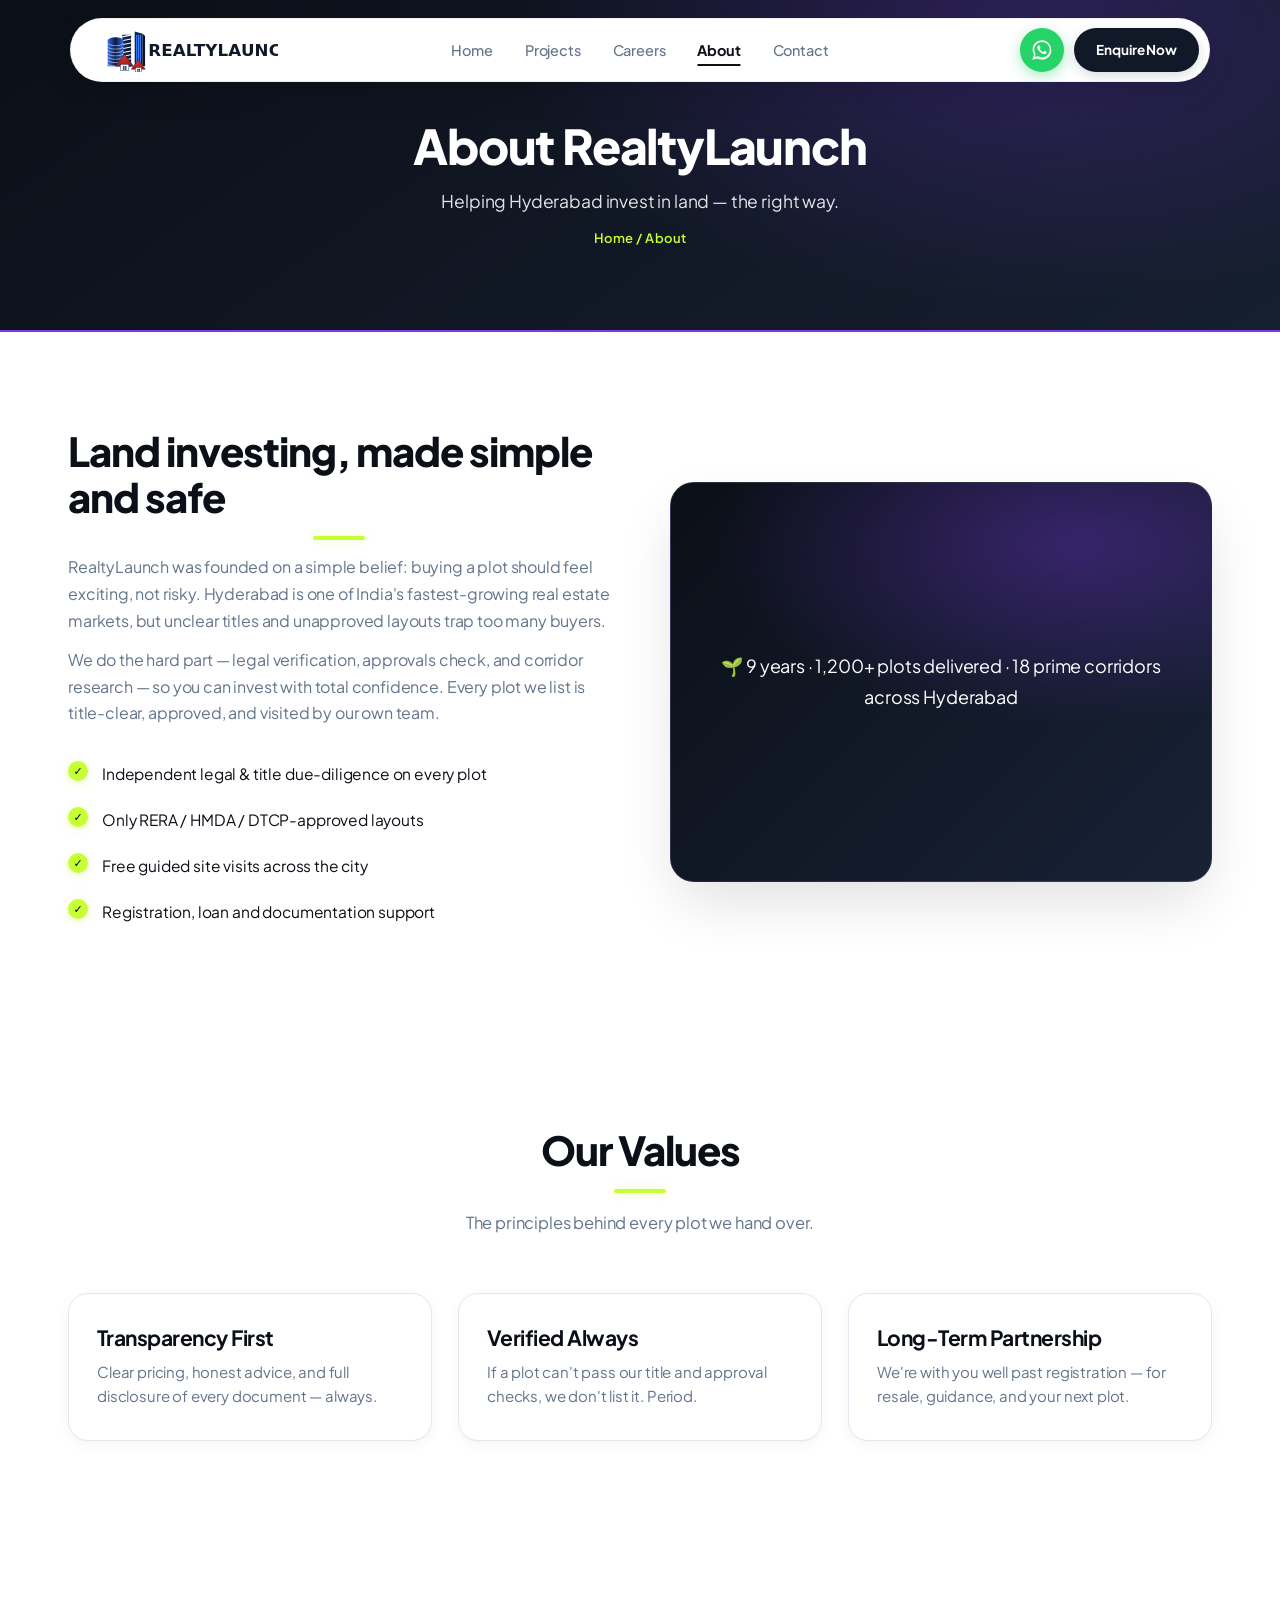
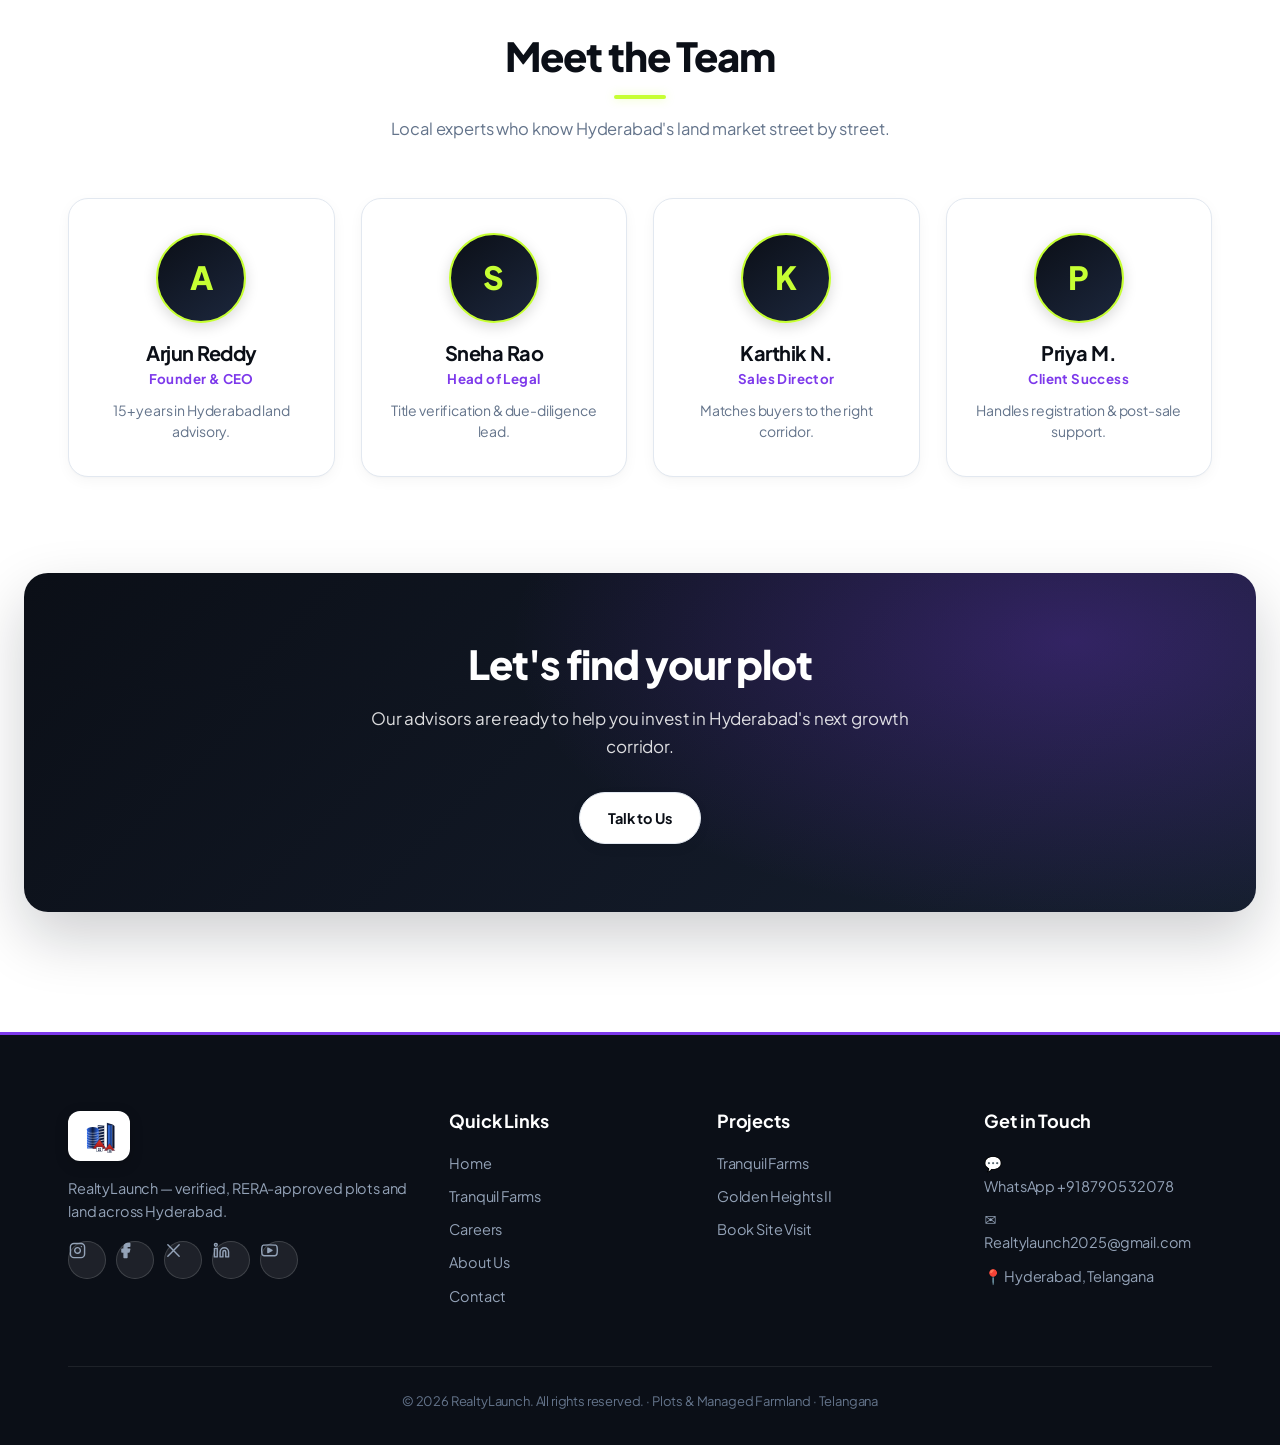
==== commit f76f50d5: "home page changed" ====
--- a/about.html
+++ b/about.html
@@ -21,7 +21,9 @@
       <a href="contact.html">Contact</a>
     </nav>
     <div class="nav-cta">
-      <a href="https://wa.me/918790532078" target="_blank" rel="noopener" class="btn btn-ghost">💬 WhatsApp</a>
+      <a href="https://wa.me/918790532078" target="_blank" rel="noopener" class="nav-wa-btn" aria-label="Chat on WhatsApp">
+        <svg viewBox="0 0 32 32" width="22" height="22" fill="#ffffff" aria-hidden="true"><path d="M16 3C9 3 3.5 8.5 3.5 15.5c0 2.4.7 4.7 1.9 6.7L3 29l7-1.8c1.9 1 4 1.6 6 1.6 7 0 12.5-5.5 12.5-12.5S23 3 16 3zm0 22.8c-1.8 0-3.6-.5-5.1-1.4l-.4-.2-4.2 1.1 1.1-4-.2-.4c-1-1.6-1.5-3.4-1.5-5.4 0-5.7 4.6-10.3 10.3-10.3S26.3 9.8 26.3 15.5 21.7 25.8 16 25.8zm5.7-7.7c-.3-.2-1.8-.9-2.1-1-.3-.1-.5-.2-.7.2-.2.3-.8 1-.9 1.1-.2.2-.3.2-.6.1-.3-.2-1.3-.5-2.5-1.5-.9-.8-1.5-1.8-1.7-2.1-.2-.3 0-.5.1-.6.1-.1.3-.3.4-.5.2-.2.2-.3.3-.5.1-.2 0-.4 0-.5 0-.1-.7-1.7-1-2.3-.2-.6-.5-.5-.7-.5h-.6c-.2 0-.5.1-.8.4-.3.3-1 1-1 2.5s1.1 2.9 1.2 3.1c.2.2 2.1 3.3 5.2 4.6.7.3 1.3.5 1.7.6.7.2 1.4.2 1.9.1.6-.1 1.8-.7 2-1.4.3-.7.3-1.3.2-1.4-.1-.1-.3-.2-.6-.3z"/></svg>
+      </a>
       <a href="contact.html" class="btn btn-primary">Enquire Now</a>
     </div>
     <button class="menu-toggle" aria-label="Menu">&#9776;</button>
@@ -89,19 +91,54 @@
 <footer class="site">
   <div class="container">
     <div class="foot-grid">
-      <div><img src="logo-mark.svg" alt="RealtyLaunch" class="foot-logo"><p>RealtyLaunch — verified, RERA-approved plots and land across Hyderabad.</p></div>
-      <div><h4>Quick Links</h4><a href="index.html">Home</a>
-      <a href="tranquil-farms.html">Tranquil Farms</a><a href="careers.html">Careers</a><a href="about.html">About Us</a><a href="contact.html">Contact</a></div>
-      <div><h4>Projects</h4><a href="tranquil-farms.html">Tranquil Farms</a><a href="golden-heights.html">Golden Heights II</a><a href="contact.html">Book Site Visit</a></div>
-      <div><h4>Get in Touch</h4><p>💬 <a href="https://wa.me/918790532078" target="_blank" rel="noopener" style="color:inherit">WhatsApp +91 87905 32078</a></p><p>✉️ Realtylaunch2025@gmail.com</p><p>📍 Hyderabad, Telangana</p></div>
+      <div class="foot-brand-col">
+        <img src="logo-mark.svg" alt="RealtyLaunch" class="foot-logo">
+        <p>RealtyLaunch — verified, RERA-approved plots and land across Hyderabad.</p>
+        <div class="foot-socials">
+          <a href="https://instagram.com" target="_blank" rel="noopener" class="foot-social-btn" aria-label="Instagram">
+            <svg viewBox="0 0 24 24"><rect x="2" y="2" width="20" height="20" rx="5" ry="5"/><path d="M16 11.37A4 4 0 1 1 12.63 8 4 4 0 0 1 16 11.37z"/><line x1="17.5" y1="6.5" x2="17.51" y2="6.5"/></svg>
+          </a>
+          <a href="https://facebook.com" target="_blank" rel="noopener" class="foot-social-btn" aria-label="Facebook">
+            <svg viewBox="0 0 24 24"><path d="M18 2h-3a5 5 0 0 0-5 5v3H7v4h3v8h4v-8h3l1-4h-4V7a1 1 0 0 1 1-1h3z"/></svg>
+          </a>
+          <a href="https://x.com" target="_blank" rel="noopener" class="foot-social-btn" aria-label="X Twitter">
+            <svg viewBox="0 0 24 24"><path d="M4 4l16 16M4 20L20 4"/></svg>
+          </a>
+          <a href="https://linkedin.com" target="_blank" rel="noopener" class="foot-social-btn" aria-label="LinkedIn">
+            <svg viewBox="0 0 24 24"><path d="M16 8a6 6 0 0 1 6 6v7h-4v-7a2 2 0 0 0-2-2 2 2 0 0 0-2 2v7h-4v-7a6 6 0 0 1 6-6z"/><rect x="2" y="9" width="4" height="12"/><circle cx="4" cy="4" r="2"/></svg>
+          </a>
+          <a href="https://youtube.com" target="_blank" rel="noopener" class="foot-social-btn" aria-label="YouTube">
+            <svg viewBox="0 0 24 24"><path d="M22.54 6.42a2.78 2.78 0 0 0-1.94-2C18.88 4 12 4 12 4s-6.88 0-8.6.46a2.78 2.78 0 0 0-1.94 2A29 29 0 0 0 1 11.75a29 29 0 0 0 .46 5.33A2.78 2.78 0 0 0 3.4 19c1.72.46 8.6.46 8.6.46s6.88 0 8.6-.46a2.78 2.78 0 0 0 1.94-2 29 29 0 0 0 .46-5.25 29 29 0 0 0-.46-5.33z"/><polygon points="9.75 15.02 15.5 11.75 9.75 8.48 9.75 15.02"/></svg>
+          </a>
+        </div>
+      </div>
+      <div class="foot-links-col">
+        <h4>Quick Links</h4>
+        <a href="index.html">Home</a>
+        <a href="tranquil-farms.html">Tranquil Farms</a>
+        <a href="careers.html">Careers</a>
+        <a href="about.html">About Us</a>
+        <a href="contact.html">Contact</a>
+      </div>
+      <div class="foot-links-col">
+        <h4>Projects</h4>
+        <a href="tranquil-farms.html">Tranquil Farms</a>
+        <a href="golden-heights.html">Golden Heights II</a>
+        <a href="contact.html">Book Site Visit</a>
+      </div>
+      <div class="foot-contact-col">
+        <h4>Get in Touch</h4>
+        <p>💬 <a href="https://wa.me/918790532078" target="_blank" rel="noopener" style="color:inherit">WhatsApp +91 87905 32078</a></p>
+        <p>✉️ <a href="mailto:Realtylaunch2025@gmail.com" style="color:inherit">Realtylaunch2025@gmail.com</a></p>
+        <p>📍 Hyderabad, Telangana</p>
+      </div>
     </div>
-    <div class="foot-bottom">© 2026 RealtyLaunch. All rights reserved. · Plots & Managed Farmland · Telangana</div>
+    <div class="foot-bottom">© 2026 RealtyLaunch. All rights reserved. · Plots &amp; Managed Farmland · Telangana</div>
   </div>
 </footer>
 
 <script>
 document.querySelector('.menu-toggle').addEventListener('click',function(){var n=document.querySelector('.nav-links');n.style.display=n.style.display==='flex'?'none':'flex';n.style.flexDirection='column';n.style.position='absolute';n.style.top='74px';n.style.right='24px';n.style.background='#fff';n.style.padding='16px 24px';n.style.borderRadius='12px';n.style.boxShadow='0 10px 30px rgba(0,0,0,.12)';});
 </script>
-<a class="wa-float" href="https://wa.me/918790532078?text=Hi%2C%20I%27m%20interested%20in%20Gupta%27s%20Nature%20Tranquil%20Farms" target="_blank" rel="noopener" aria-label="Chat on WhatsApp"><svg viewBox="0 0 32 32" width="30" height="30" fill="#fff" aria-hidden="true"><path d="M16 3C9 3 3.5 8.5 3.5 15.5c0 2.4.7 4.7 1.9 6.7L3 29l7-1.8c1.9 1 4 1.6 6 1.6 7 0 12.5-5.5 12.5-12.5S23 3 16 3zm0 22.8c-1.8 0-3.6-.5-5.1-1.4l-.4-.2-4.2 1.1 1.1-4-.2-.4c-1-1.6-1.5-3.4-1.5-5.4 0-5.7 4.6-10.3 10.3-10.3S26.3 9.8 26.3 15.5 21.7 25.8 16 25.8zm5.7-7.7c-.3-.2-1.8-.9-2.1-1-.3-.1-.5-.2-.7.2-.2.3-.8 1-.9 1.1-.2.2-.3.2-.6.1-.3-.2-1.3-.5-2.5-1.5-.9-.8-1.5-1.8-1.7-2.1-.2-.3 0-.5.1-.6.1-.1.3-.3.4-.5.2-.2.2-.3.3-.5.1-.2 0-.4 0-.5 0-.1-.7-1.7-1-2.3-.2-.6-.5-.5-.7-.5h-.6c-.2 0-.5.1-.8.4-.3.3-1 1-1 2.5s1.1 2.9 1.2 3.1c.2.2 2.1 3.3 5.2 4.6.7.3 1.3.5 1.7.6.7.2 1.4.2 1.9.1.6-.1 1.8-.7 2-1.4.3-.7.3-1.3.2-1.4-.1-.1-.3-.2-.6-.3z"/></svg></a>
 </body>
 </html>
--- a/styles.css
+++ b/styles.css
@@ -296,7 +296,7 @@
 }
 
 .nav .logo {
-  height: 34px;
+  height: 44px;
   width: auto;
   display: block;
   transition: transform 0.2s ease;
@@ -344,7 +344,8 @@
   margin-left: auto;
 }
 
-/* Circular Green WhatsApp Button (Screenshot 1 & 2) */
+/* Proper Circular Green WhatsApp Button */
+.nav-wa-btn,
 .nav-cta .btn-ghost {
   width: 44px;
   height: 44px;
@@ -357,26 +358,26 @@
   display: flex;
   align-items: center;
   justify-content: center;
-  box-shadow: 0 4px 14px rgba(37, 211, 102, 0.35);
-  font-size: 0; /* Hides text '💬 WhatsApp' */
+  box-shadow: 0 4px 14px rgba(37, 211, 102, 0.4);
   cursor: pointer;
-  transition: transform 0.2s ease, box-shadow 0.2s ease;
-}
-
+  text-decoration: none;
+  transition: transform 0.2s cubic-bezier(0.16, 1, 0.3, 1), box-shadow 0.2s ease, background 0.2s ease;
+  flex-shrink: 0;
+}
+
+.nav-wa-btn:hover,
 .nav-cta .btn-ghost:hover {
   transform: scale(1.08);
-  background: #22c35e;
-  box-shadow: 0 6px 18px rgba(37, 211, 102, 0.45);
-}
-
-.nav-cta .btn-ghost::before {
-  content: "";
+  background: #20ba5a;
+  box-shadow: 0 6px 18px rgba(37, 211, 102, 0.55);
+}
+
+.nav-wa-btn svg,
+.nav-cta .btn-ghost svg {
+  width: 24px;
+  height: 24px;
+  fill: #ffffff;
   display: block;
-  width: 22px;
-  height: 22px;
-  background-color: #ffffff;
-  -webkit-mask: url("data:image/svg+xml,%3Csvg xmlns='http://www.w3.org/2000/svg' viewBox='0 0 448 512'%3E%3Cpath d='M380.9 97.1C339 55.1 283.2 32 223.9 32c-122.4 0-222 99.6-222 222 0 39.1 10.2 77.3 29.6 111L0 480l117.7-30.9c32.4 17.7 68.9 27 106.1 27h.1c122.3 0 224.1-99.6 224.1-222 0-59.3-25.2-115-67.1-157zm-157 341.6c-33.2 0-65.7-8.9-94-25.7l-6.7-4-69.8 18.3L72 359.2l-4.4-7c-18.5-29.4-28.2-63.3-28.2-98.2 0-101.7 82.8-184.5 184.6-184.5 49.3 0 95.6 19.2 130.4 54.1 34.8 34.9 56.2 81.2 56.1 130.5 0 101.8-84.9 184.6-186.6 184.6zm101.2-138.2c-5.5-2.8-32.8-16.2-37.9-18-5.1-1.9-8.8-2.8-12.5 2.8-3.7 5.6-14.3 18-17.6 21.8-3.2 3.7-6.5 4.2-12 1.4-32.6-16.3-54-29.1-75.5-66-5.7-9.8 5.7-9.1 16.3-30.3 1.8-3.7.9-6.9-.5-9.7-1.4-2.8-12.5-30.1-17.1-41.2-4.5-10.8-9.1-9.3-12.5-9.5-3.2-.2-6.9-.2-10.6-.2-3.7 0-9.7 1.4-14.8 6.9-5.1 5.6-19.4 19-19.4 46.3 0 27.3 19.9 53.7 22.6 57.4 2.8 3.7 39.1 59.7 94.8 83.8 35.2 15.2 49 16.5 66.6 13.9 10.7-1.6 32.8-13.4 37.4-26.4 4.6-13 4.6-24.1 3.2-26.4-1.3-2.5-5-3.9-10.5-6.6z'/%3E%3C/svg%3E") no-repeat center;
-  mask: url("data:image/svg+xml,%3Csvg xmlns='http://www.w3.org/2000/svg' viewBox='0 0 448 512'%3E%3Cpath d='M380.9 97.1C339 55.1 283.2 32 223.9 32c-122.4 0-222 99.6-222 222 0 39.1 10.2 77.3 29.6 111L0 480l117.7-30.9c32.4 17.7 68.9 27 106.1 27h.1c122.3 0 224.1-99.6 224.1-222 0-59.3-25.2-115-67.1-157zm-157 341.6c-33.2 0-65.7-8.9-94-25.7l-6.7-4-69.8 18.3L72 359.2l-4.4-7c-18.5-29.4-28.2-63.3-28.2-98.2 0-101.7 82.8-184.5 184.6-184.5 49.3 0 95.6 19.2 130.4 54.1 34.8 34.9 56.2 81.2 56.1 130.5 0 101.8-84.9 184.6-186.6 184.6zm101.2-138.2c-5.5-2.8-32.8-16.2-37.9-18-5.1-1.9-8.8-2.8-12.5 2.8-3.7 5.6-14.3 18-17.6 21.8-3.2 3.7-6.5 4.2-12 1.4-32.6-16.3-54-29.1-75.5-66-5.7-9.8 5.7-9.1 16.3-30.3 1.8-3.7.9-6.9-.5-9.7-1.4-2.8-12.5-30.1-17.1-41.2-4.5-10.8-9.1-9.3-12.5-9.5-3.2-.2-6.9-.2-10.6-.2-3.7 0-9.7 1.4-14.8 6.9-5.1 5.6-19.4 19-19.4 46.3 0 27.3 19.9 53.7 22.6 57.4 2.8 3.7 39.1 59.7 94.8 83.8 35.2 15.2 49 16.5 66.6 13.9 10.7-1.6 32.8-13.4 37.4-26.4 4.6-13 4.6-24.1 3.2-26.4-1.3-2.5-5-3.9-10.5-6.6z'/%3E%3C/svg%3E") no-repeat center;
 }
 
 /* Enquire Now Black Pill (Screenshot 2) */
@@ -409,16 +410,27 @@
   }
   .nav {
     height: 58px;
-    padding: 6px 8px 6px 18px;
+    padding: 6px 8px 6px 16px;
   }
   .nav .logo {
-    height: 30px;
+    height: 38px;
   }
   .nav-links {
     display: none;
   }
   .nav-cta .btn-primary {
     display: none; /* Hide 'Enquire Now' on mobile to match Screenshot 1 */
+  }
+  .nav-wa-btn,
+  .nav-cta .btn-ghost {
+    width: 40px;
+    height: 40px;
+    min-width: 40px;
+  }
+  .nav-wa-btn svg,
+  .nav-cta .btn-ghost svg {
+    width: 22px;
+    height: 22px;
   }
   .menu-toggle {
     display: flex;
@@ -588,6 +600,14 @@
   align-items: center;
 }
 
+/* Stats Section (Below Hero & Above What We Offer) */
+.hero-stats-section {
+  position: relative;
+  z-index: 5;
+  background: var(--bg);
+  padding: 24px 0 10px;
+}
+
 /* Floating Clean Stats Card (Nexora Style) */
 .hero-stats-wrap {
   position: relative;
@@ -727,16 +747,24 @@
 /* ==========================================================================
    CATEGORY CARDS ("What We Offer") — 60% WHITE / LIME ACCENT
    ========================================================================== */
+.cat-grid {
+  display: grid;
+  grid-template-columns: repeat(3, 1fr);
+  gap: 24px;
+}
+
 .cat-card {
   background: #ffffff;
   border: 1px solid var(--line);
-  border-radius: var(--radius);
-  padding: 38px 24px;
+  border-radius: 20px;
+  padding: 16px 16px 22px;
   text-align: center;
   transition: all 0.3s cubic-bezier(0.16, 1, 0.3, 1);
   position: relative;
   overflow: hidden;
   box-shadow: var(--shadow-sm);
+  display: flex;
+  flex-direction: column;
 }
 
 .cat-card::before {
@@ -750,16 +778,52 @@
   transform: scaleX(0);
   transition: transform 0.3s ease;
   transform-origin: left;
+  z-index: 2;
 }
 
 .cat-card:hover {
   transform: translateY(-6px);
   box-shadow: var(--shadow);
-  border-color: var(--violet-border);
+  border-color: rgba(125, 57, 235, 0.25);
 }
 
 .cat-card:hover::before {
   transform: scaleX(1);
+}
+
+.cat-card .cat-img {
+  width: 100%;
+  height: 185px;
+  border-radius: 14px;
+  overflow: hidden;
+  margin-bottom: 16px;
+  background: #f1f5f9;
+}
+
+.cat-card .cat-img img {
+  width: 100%;
+  height: 100%;
+  object-fit: cover;
+  display: block;
+  transition: transform 0.45s cubic-bezier(0.16, 1, 0.3, 1);
+}
+
+.cat-card:hover .cat-img img {
+  transform: scale(1.08);
+}
+
+.cat-card h3 {
+  font-size: 20px;
+  margin-bottom: 6px;
+  color: var(--ink);
+  font-weight: 700;
+  letter-spacing: -0.02em;
+}
+
+.cat-card p {
+  color: var(--muted);
+  font-size: 14px;
+  line-height: 1.45;
 }
 
 .cat-icon {
@@ -774,25 +838,6 @@
   margin: 0 auto 20px;
   font-size: 28px;
   transition: transform 0.3s ease, background 0.3s ease;
-}
-
-.cat-card:hover .cat-icon {
-  transform: scale(1.1);
-  background: #ecfccb;
-  box-shadow: 0 0 16px var(--lime-glow);
-}
-
-.cat-card h3 {
-  font-size: 21px;
-  margin-bottom: 8px;
-  color: var(--ink);
-  font-weight: 700;
-}
-
-.cat-card p {
-  color: var(--muted);
-  font-size: 14.5px;
-  line-height: 1.5;
 }
 
 /* ==========================================================================
@@ -1090,8 +1135,54 @@
   background: #ffffff;
   padding: 8px 14px;
   border-radius: 12px;
-  margin-bottom: 20px;
+  margin-bottom: 16px;
   box-shadow: 0 4px 14px rgba(0, 0, 0, 0.2);
+}
+
+/* Footer Social Icons */
+.foot-socials {
+  display: flex;
+  gap: 10px;
+  align-items: center;
+  margin-top: 18px;
+  flex-wrap: wrap;
+}
+
+.foot-social-btn {
+  width: 38px;
+  height: 38px;
+  border-radius: 50%;
+  background: rgba(255, 255, 255, 0.08);
+  border: 1px solid rgba(255, 255, 255, 0.15);
+  display: flex;
+  align-items: center;
+  justify-content: center;
+  color: #cbd5e1;
+  transition: all 0.2s ease;
+  text-decoration: none;
+}
+
+.foot-social-btn:hover {
+  background: var(--lime);
+  border-color: var(--lime);
+  color: #0b0f17;
+  transform: translateY(-2px);
+  box-shadow: 0 4px 12px rgba(198, 255, 51, 0.35);
+}
+
+.foot-social-btn svg {
+  width: 17px;
+  height: 17px;
+  stroke: currentColor;
+  stroke-width: 2;
+  fill: none;
+  stroke-linecap: round;
+  stroke-linejoin: round;
+}
+
+.foot-social-btn svg path[d*="M18 2h-3"],
+.foot-social-btn svg polygon {
+  fill: currentColor;
 }
 
 .foot-bottom {
@@ -1328,36 +1419,145 @@
    ========================================================================== */
 .contact-grid {
   display: grid;
-  grid-template-columns: 1fr 1.25fr;
+  grid-template-columns: 1fr 1.2fr;
   gap: 48px;
-}
-
-.contact-info .info-row {
-  display: flex;
+  align-items: flex-start;
+}
+
+/* Reach Us (Screenshot Style in Theme Palette) */
+.reach-tag {
+  font-size: 13px;
+  font-weight: 700;
+  letter-spacing: 2px;
+  color: var(--violet);
+  text-transform: uppercase;
+  margin-bottom: 28px;
+  display: block;
+}
+
+.reach-items {
+  display: flex;
+  flex-direction: column;
+  gap: 24px;
+}
+
+.reach-item {
+  display: flex;
+  align-items: flex-start;
   gap: 18px;
-  margin-bottom: 28px;
-  align-items: flex-start;
-}
-
-.contact-info .cat-icon {
+}
+
+.reach-icon-badge {
+  width: 48px;
+  height: 48px;
+  min-width: 48px;
+  border-radius: 50%;
+  background: #f1f5f9;
+  border: 1px solid #e2e8f0;
+  display: flex;
+  align-items: center;
+  justify-content: center;
+  color: #1e293b;
+  transition: all 0.25s cubic-bezier(0.16, 1, 0.3, 1);
+  flex-shrink: 0;
+}
+
+.reach-item:hover .reach-icon-badge {
+  background: var(--violet-soft);
+  border-color: var(--violet-border);
+  color: var(--violet);
+  transform: scale(1.08);
+}
+
+.reach-icon-badge svg {
+  width: 22px;
+  height: 22px;
+  stroke: currentColor;
+  stroke-width: 2;
+  fill: none;
+  stroke-linecap: round;
+  stroke-linejoin: round;
+}
+
+.reach-text h4 {
+  font-family: 'Plus Jakarta Sans', sans-serif;
+  font-size: 16.5px;
+  font-weight: 700;
+  color: var(--black);
+  margin: 0 0 5px 0;
+  line-height: 1.25;
+}
+
+.reach-text p {
+  font-size: 14.5px;
+  color: var(--muted);
+  line-height: 1.55;
   margin: 0;
-  flex-shrink: 0;
-  width: 52px;
-  height: 52px;
-  font-size: 22px;
-}
-
-.contact-info h3 {
-  font-size: 19px;
-  color: var(--ink);
-  margin-bottom: 4px;
-  font-weight: 700;
-}
-
-.contact-info p {
+}
+
+.reach-text a {
+  color: inherit;
+  text-decoration: none;
+  transition: color 0.2s ease;
+}
+
+.reach-text a:hover {
+  color: var(--violet);
+  text-decoration: underline;
+}
+
+.reach-socials {
+  display: flex;
+  gap: 12px;
+  align-items: center;
+  margin-top: 34px;
+  padding-top: 24px;
+  border-top: 1px solid var(--line);
+  flex-wrap: wrap;
+}
+
+.social-circle-btn {
+  width: 42px;
+  height: 42px;
+  border-radius: 50%;
+  background: #ffffff;
+  border: 1.5px solid var(--line);
+  display: flex;
+  align-items: center;
+  justify-content: center;
+  color: #334155;
+  transition: all 0.2s cubic-bezier(0.16, 1, 0.3, 1);
+  text-decoration: none;
+}
+
+.social-circle-btn:hover {
+  border-color: var(--violet);
+  color: var(--violet);
+  background: var(--violet-soft);
+  transform: translateY(-2px);
+  box-shadow: 0 6px 16px rgba(125, 57, 235, 0.18);
+}
+
+.social-circle-btn svg {
+  width: 18px;
+  height: 18px;
+  stroke: currentColor;
+  stroke-width: 2;
+  fill: none;
+  stroke-linecap: round;
+  stroke-linejoin: round;
+}
+
+.social-circle-btn svg path[d*="M18 2h-3"],
+.social-circle-btn svg polygon {
+  fill: currentColor;
+}
+
+.optional-tag {
+  font-weight: 400;
+  font-size: 12px;
   color: var(--muted);
-  font-size: 15px;
-  line-height: 1.5;
+  margin-left: 6px;
 }
 
 .form-card {
@@ -1869,34 +2069,10 @@
 .lb-next { right: 24px; }
 
 /* ==========================================================================
-   WHATSAPP FLOATING BUTTON
+   WHATSAPP FLOATING BUTTON (Disabled - present in navbar)
    ========================================================================== */
 .wa-float {
-  position: fixed;
-  right: 24px;
-  bottom: 24px;
-  z-index: 120;
-  width: 60px;
-  height: 60px;
-  border-radius: 50%;
-  background: #25d366;
-  display: flex;
-  align-items: center;
-  justify-content: center;
-  box-shadow: 0 10px 28px rgba(37, 211, 102, 0.45);
-  font-size: 30px;
-  color: #ffffff;
-  transition: all 0.25s cubic-bezier(0.16, 1, 0.3, 1);
-}
-
-.wa-float:hover {
-  transform: scale(1.1) rotate(5deg);
-  box-shadow: 0 14px 34px rgba(37, 211, 102, 0.55);
-}
-
-.wa-float span {
-  font-size: 30px;
-  line-height: 1;
+  display: none !important;
 }
 
 /* ==========================================================================
@@ -2499,15 +2675,50 @@
    RESPONSIVE DESIGN & MOBILE OPTIMIZATIONS
    ========================================================================== */
 @media (max-width: 860px) {
+  .hero {
+    background-image:
+      linear-gradient(180deg, 
+        rgba(11, 15, 23, 0.85) 0%, 
+        rgba(11, 15, 23, 0.5) 40%, 
+        rgba(11, 15, 23, 0.78) 85%, 
+        #ffffff 100%
+      ),
+      url('images/phone hero.png');
+    background-position: center top;
+    background-size: cover;
+    background-repeat: no-repeat;
+  }
+
   .grid-3,
   .grid-4 {
     grid-template-columns: repeat(2, 1fr);
   }
+
+  .cat-grid {
+    grid-template-columns: repeat(2, 1fr);
+    gap: 18px;
+  }
   
-  .about-split,
-  .contact-grid,
+  .about-split {
+    grid-template-columns: 1fr;
+  }
+  
+  .contact-grid {
+    grid-template-columns: 1fr;
+    gap: 36px;
+  }
+  
   .foot-grid {
-    grid-template-columns: 1fr;
+    grid-template-columns: 1fr 1fr;
+    gap: 36px 20px;
+  }
+
+  .foot-brand-col {
+    grid-column: 1 / -1;
+  }
+
+  .foot-contact-col {
+    grid-column: 1 / -1;
   }
   
   .hero h1,
@@ -2628,6 +2839,34 @@
     grid-template-columns: 1fr;
   }
 
+  /* What We Offer: Strictly 2 cards in one row on mobile screens */
+  .cat-grid {
+    grid-template-columns: repeat(2, 1fr) !important;
+    gap: 12px !important;
+  }
+
+  .cat-card {
+    padding: 10px 10px 14px !important;
+    border-radius: 16px !important;
+  }
+
+  .cat-card .cat-img {
+    height: 115px !important;
+    border-radius: 10px !important;
+    margin-bottom: 8px !important;
+  }
+
+  .cat-card h3 {
+    font-size: 15px !important;
+    margin-bottom: 3px !important;
+    line-height: 1.25 !important;
+  }
+
+  .cat-card p {
+    font-size: 11.5px !important;
+    line-height: 1.35 !important;
+  }
+
   section {
     padding: 60px 0;
   }
@@ -2677,3 +2916,21 @@
     font-size: 30px;
   }
 }
+
+@media (max-width: 400px) {
+  .cat-grid {
+    gap: 8px !important;
+  }
+  .cat-card {
+    padding: 8px 8px 12px !important;
+  }
+  .cat-card .cat-img {
+    height: 96px !important;
+  }
+  .cat-card h3 {
+    font-size: 13.5px !important;
+  }
+  .cat-card p {
+    font-size: 11px !important;
+  }
+}
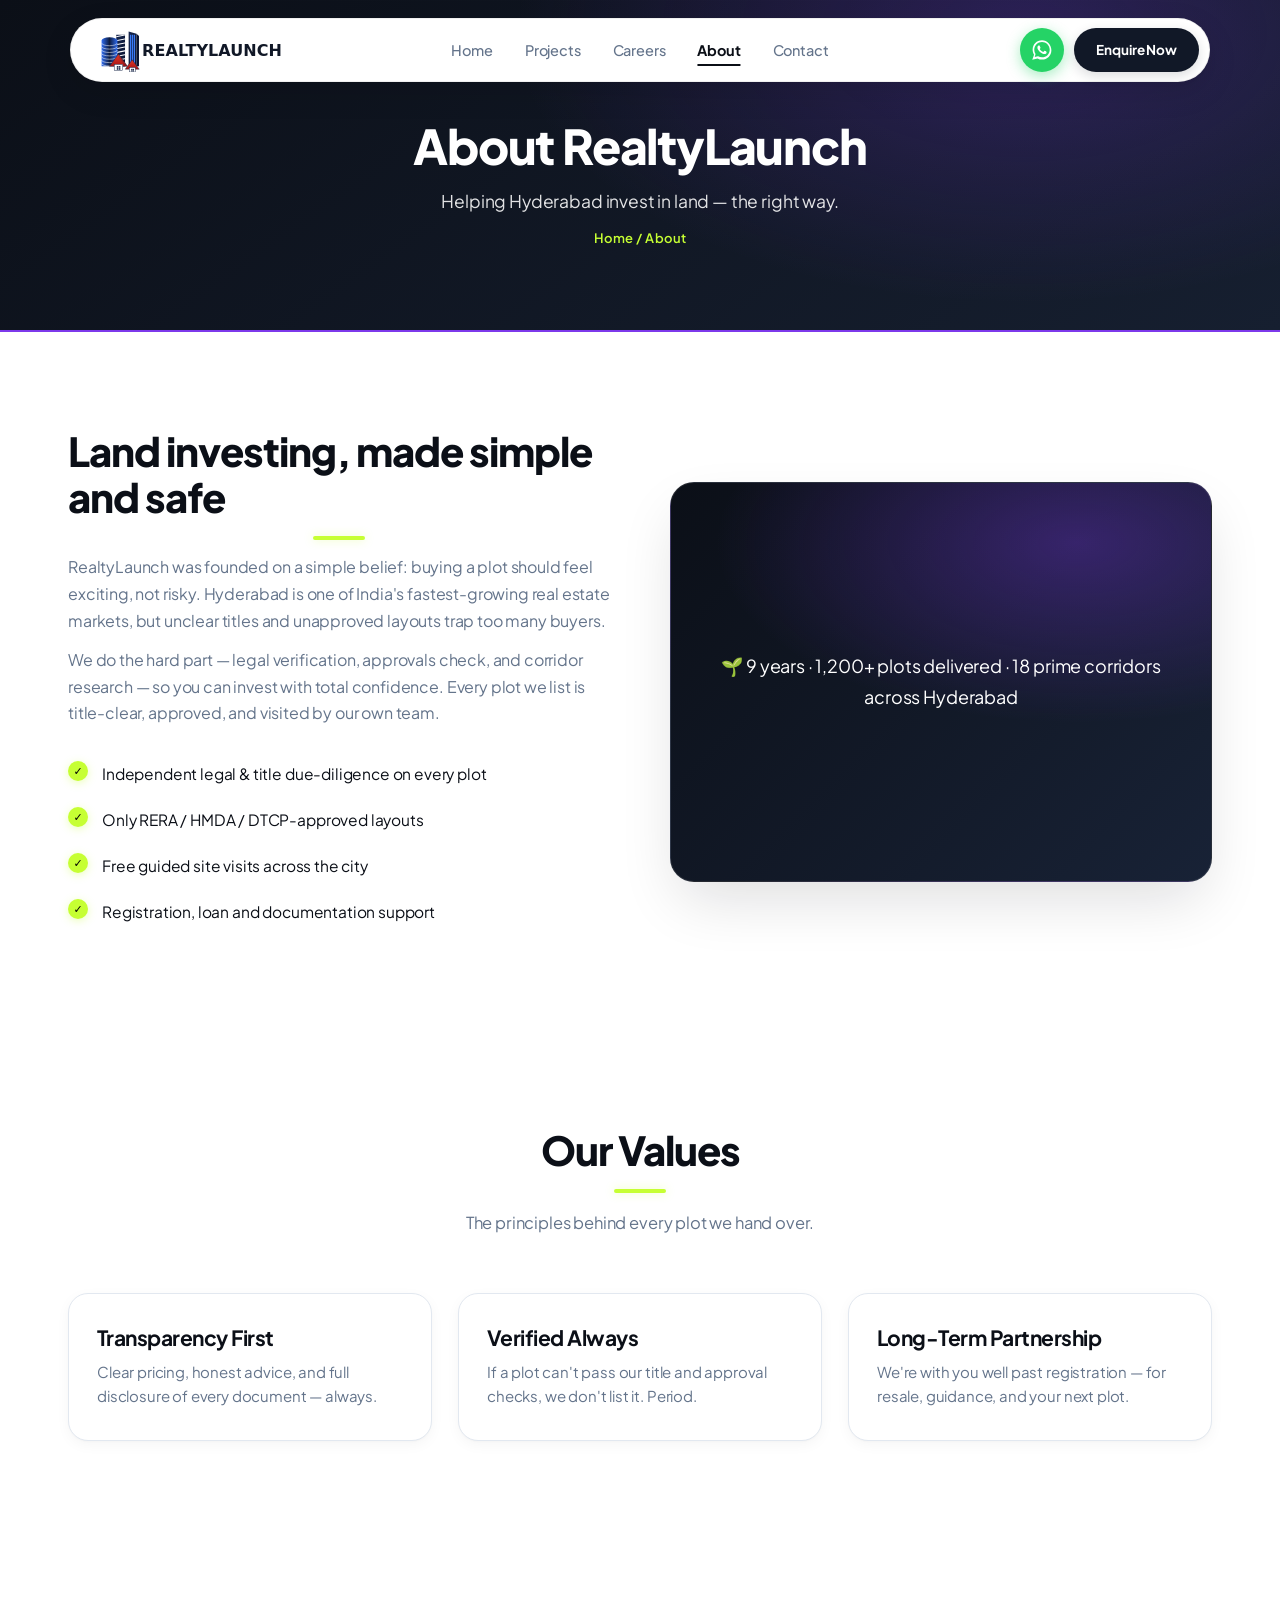
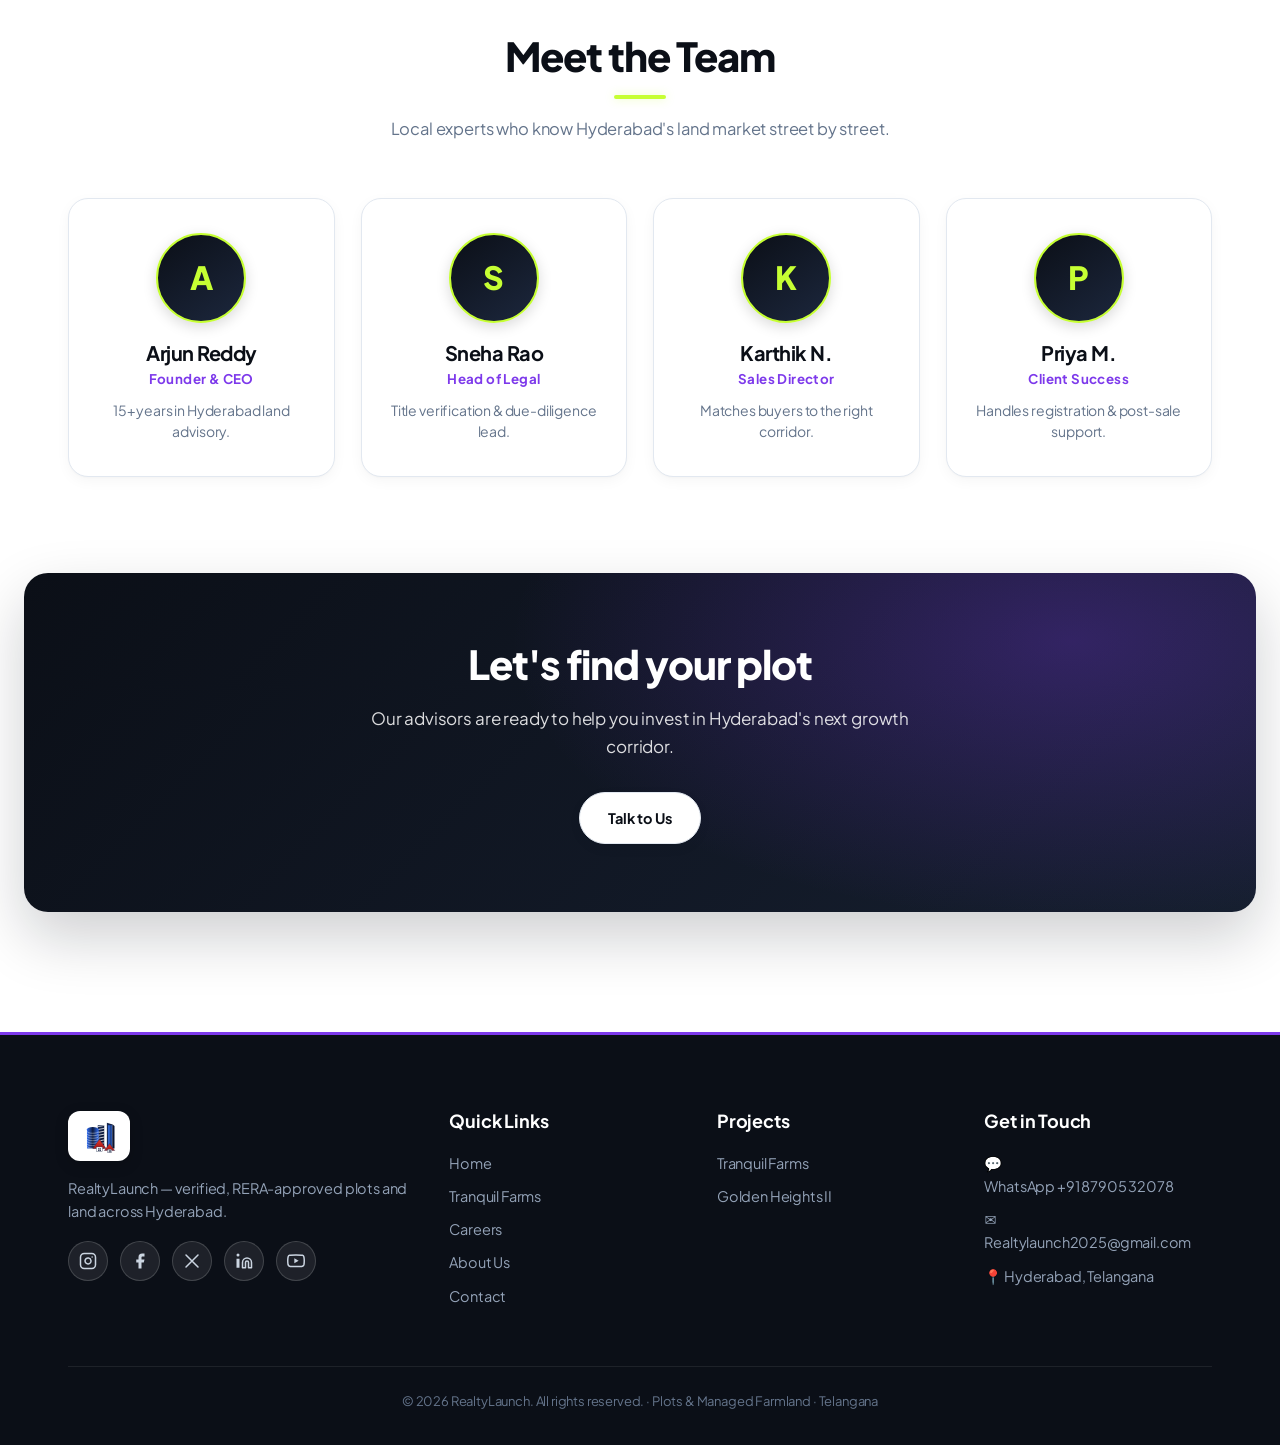
==== commit 32539c44: "making an idividual project page" ====
--- a/about.html
+++ b/about.html
@@ -95,10 +95,10 @@
         <img src="logo-mark.svg" alt="RealtyLaunch" class="foot-logo">
         <p>RealtyLaunch — verified, RERA-approved plots and land across Hyderabad.</p>
         <div class="foot-socials">
-          <a href="https://instagram.com" target="_blank" rel="noopener" class="foot-social-btn" aria-label="Instagram">
+          <a href="https://www.instagram.com/realtylaunchofficial/" target="_blank" rel="noopener" class="foot-social-btn" aria-label="Instagram">
             <svg viewBox="0 0 24 24"><rect x="2" y="2" width="20" height="20" rx="5" ry="5"/><path d="M16 11.37A4 4 0 1 1 12.63 8 4 4 0 0 1 16 11.37z"/><line x1="17.5" y1="6.5" x2="17.51" y2="6.5"/></svg>
           </a>
-          <a href="https://facebook.com" target="_blank" rel="noopener" class="foot-social-btn" aria-label="Facebook">
+          <a href="https://www.facebook.com/profile.php?id=61577020085237" target="_blank" rel="noopener" class="foot-social-btn" aria-label="Facebook">
             <svg viewBox="0 0 24 24"><path d="M18 2h-3a5 5 0 0 0-5 5v3H7v4h3v8h4v-8h3l1-4h-4V7a1 1 0 0 1 1-1h3z"/></svg>
           </a>
           <a href="https://x.com" target="_blank" rel="noopener" class="foot-social-btn" aria-label="X Twitter">
@@ -107,7 +107,7 @@
           <a href="https://linkedin.com" target="_blank" rel="noopener" class="foot-social-btn" aria-label="LinkedIn">
             <svg viewBox="0 0 24 24"><path d="M16 8a6 6 0 0 1 6 6v7h-4v-7a2 2 0 0 0-2-2 2 2 0 0 0-2 2v7h-4v-7a6 6 0 0 1 6-6z"/><rect x="2" y="9" width="4" height="12"/><circle cx="4" cy="4" r="2"/></svg>
           </a>
-          <a href="https://youtube.com" target="_blank" rel="noopener" class="foot-social-btn" aria-label="YouTube">
+          <a href="https://www.youtube.com/@RealtyLaunch" target="_blank" rel="noopener" class="foot-social-btn" aria-label="YouTube">
             <svg viewBox="0 0 24 24"><path d="M22.54 6.42a2.78 2.78 0 0 0-1.94-2C18.88 4 12 4 12 4s-6.88 0-8.6.46a2.78 2.78 0 0 0-1.94 2A29 29 0 0 0 1 11.75a29 29 0 0 0 .46 5.33A2.78 2.78 0 0 0 3.4 19c1.72.46 8.6.46 8.6.46s6.88 0 8.6-.46a2.78 2.78 0 0 0 1.94-2 29 29 0 0 0 .46-5.25 29 29 0 0 0-.46-5.33z"/><polygon points="9.75 15.02 15.5 11.75 9.75 8.48 9.75 15.02"/></svg>
           </a>
         </div>
@@ -124,7 +124,6 @@
         <h4>Projects</h4>
         <a href="tranquil-farms.html">Tranquil Farms</a>
         <a href="golden-heights.html">Golden Heights II</a>
-        <a href="contact.html">Book Site Visit</a>
       </div>
       <div class="foot-contact-col">
         <h4>Get in Touch</h4>
--- a/styles.css
+++ b/styles.css
@@ -1114,7 +1114,7 @@
   letter-spacing: -0.01em;
 }
 
-footer.site a,
+footer.site a:not(.foot-social-btn),
 footer.site p {
   color: #94a3b8;
   font-size: 14.5px;
@@ -1124,7 +1124,7 @@
   transition: all 0.2s ease;
 }
 
-footer.site a:hover {
+footer.site a:not(.foot-social-btn):hover {
   color: var(--lime);
   transform: translateX(2px);
 }
@@ -1142,47 +1142,65 @@
 /* Footer Social Icons */
 .foot-socials {
   display: flex;
-  gap: 10px;
+  gap: 12px;
   align-items: center;
   margin-top: 18px;
   flex-wrap: wrap;
 }
 
+footer.site a.foot-social-btn,
 .foot-social-btn {
-  width: 38px;
-  height: 38px;
+  width: 40px;
+  height: 40px;
+  min-width: 40px;
+  min-height: 40px;
   border-radius: 50%;
   background: rgba(255, 255, 255, 0.08);
-  border: 1px solid rgba(255, 255, 255, 0.15);
-  display: flex;
-  align-items: center;
-  justify-content: center;
-  color: #cbd5e1;
+  border: 1px solid rgba(255, 255, 255, 0.16);
+  display: inline-flex !important;
+  align-items: center !important;
+  justify-content: center !important;
+  color: #cbd5e1 !important;
+  text-decoration: none !important;
+  margin: 0 !important;
+  padding: 0 !important;
+  line-height: 1 !important;
+  box-sizing: border-box;
   transition: all 0.2s ease;
-  text-decoration: none;
-}
-
+  flex-shrink: 0;
+}
+
+footer.site a.foot-social-btn:hover,
 .foot-social-btn:hover {
   background: var(--lime);
   border-color: var(--lime);
-  color: #0b0f17;
-  transform: translateY(-2px);
-  box-shadow: 0 4px 12px rgba(198, 255, 51, 0.35);
+  color: #0b0f17 !important;
+  transform: translateY(-2px) !important;
+  box-shadow: 0 4px 14px rgba(198, 255, 51, 0.4);
 }
 
 .foot-social-btn svg {
-  width: 17px;
-  height: 17px;
+  width: 18px;
+  height: 18px;
+  display: block;
   stroke: currentColor;
   stroke-width: 2;
   fill: none;
   stroke-linecap: round;
   stroke-linejoin: round;
+  margin: 0 auto;
 }
 
 .foot-social-btn svg path[d*="M18 2h-3"],
 .foot-social-btn svg polygon {
   fill: currentColor;
+  stroke: none;
+}
+
+.foot-social-btn svg path[d*="M16 8a6"] ~ rect,
+.foot-social-btn svg path[d*="M16 8a6"] ~ circle {
+  fill: currentColor;
+  stroke: none;
 }
 
 .foot-bottom {
@@ -1551,6 +1569,13 @@
 .social-circle-btn svg path[d*="M18 2h-3"],
 .social-circle-btn svg polygon {
   fill: currentColor;
+  stroke: none;
+}
+
+.social-circle-btn svg path[d*="M16 8a6"] ~ rect,
+.social-circle-btn svg path[d*="M16 8a6"] ~ circle {
+  fill: currentColor;
+  stroke: none;
 }
 
 .optional-tag {
